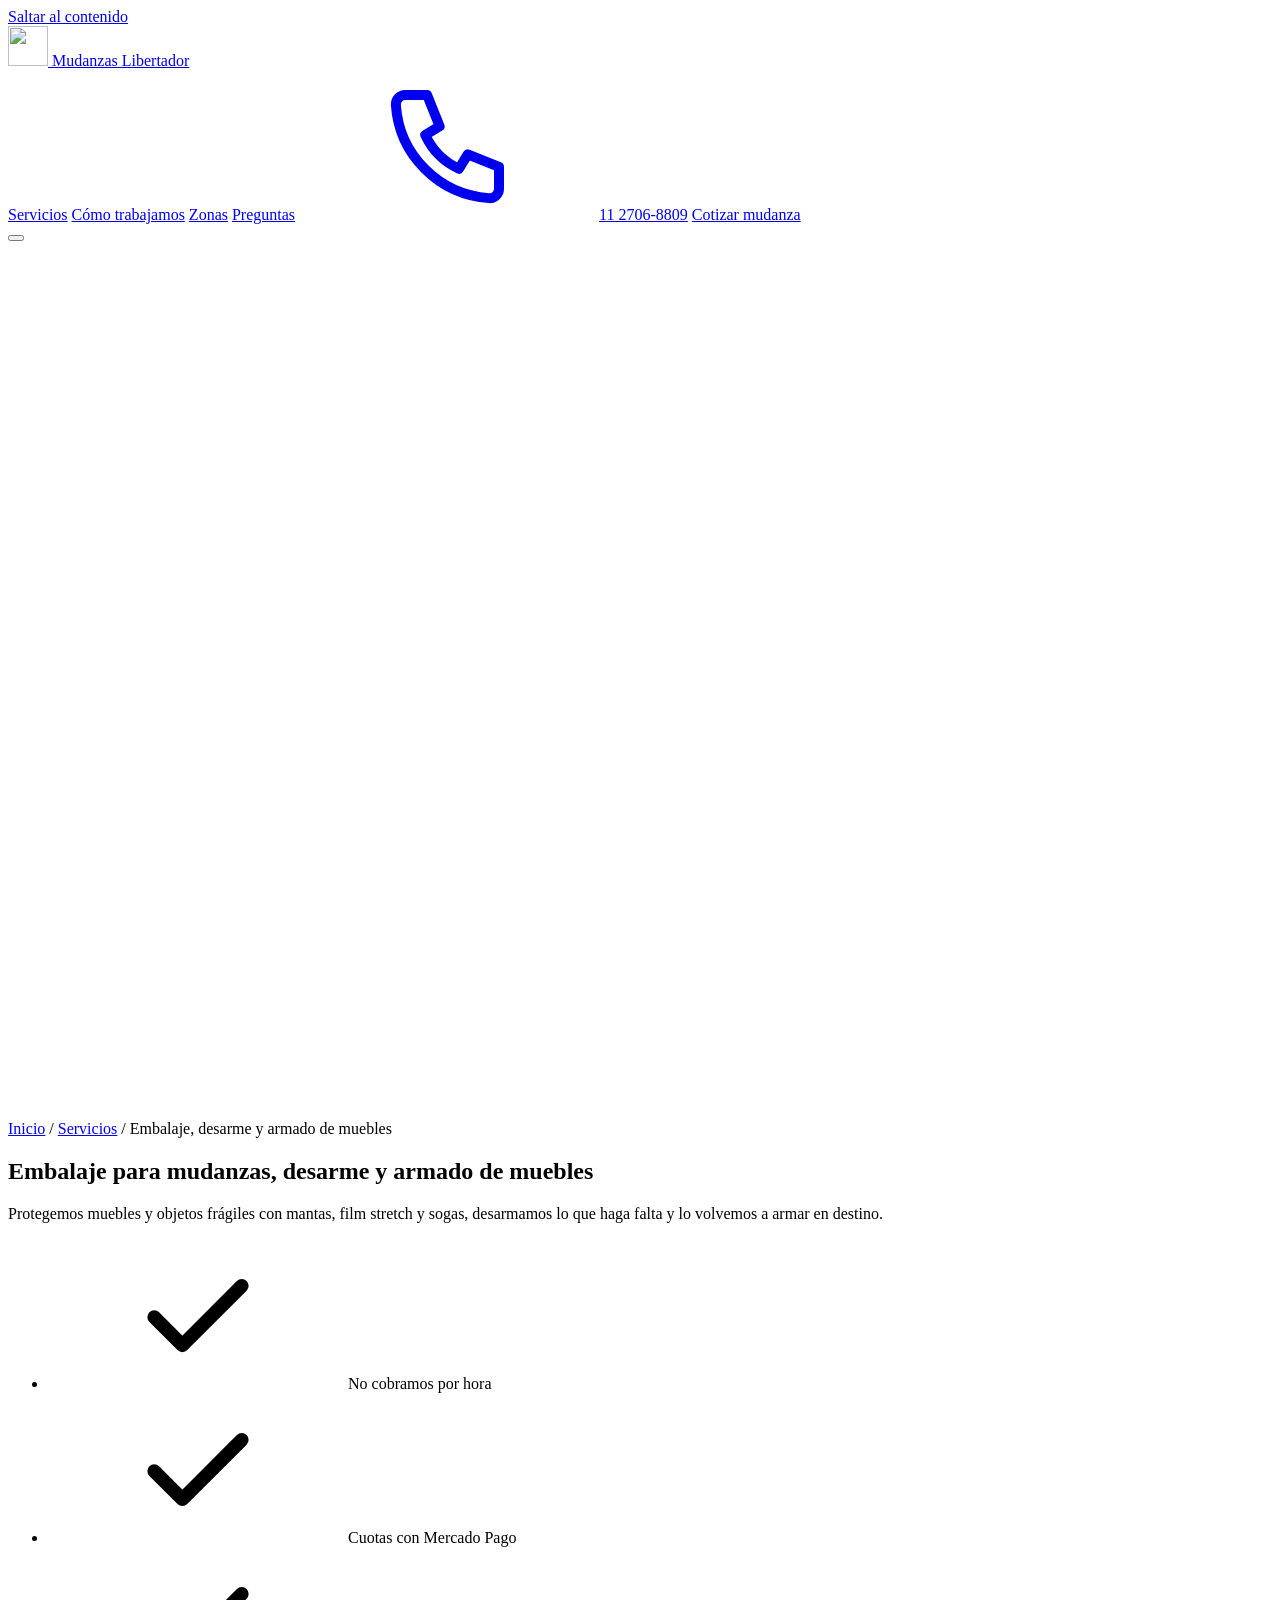
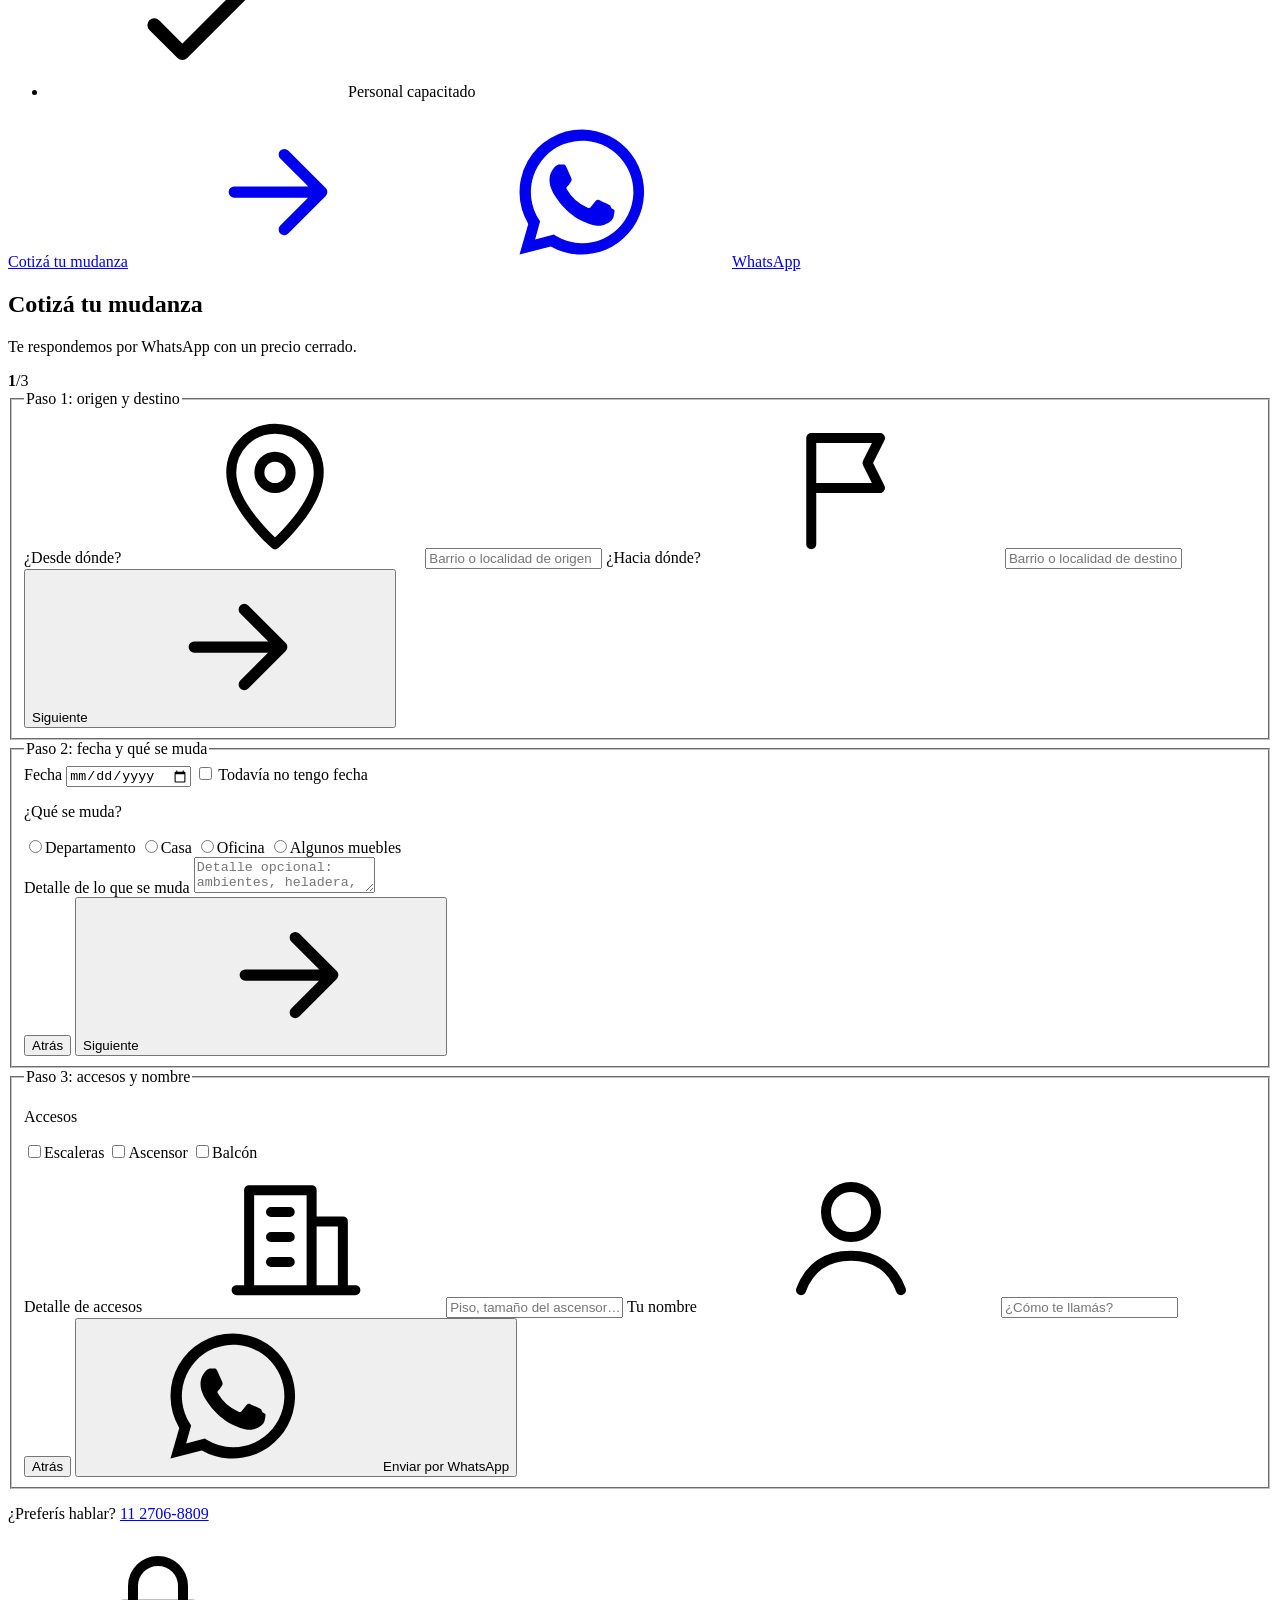
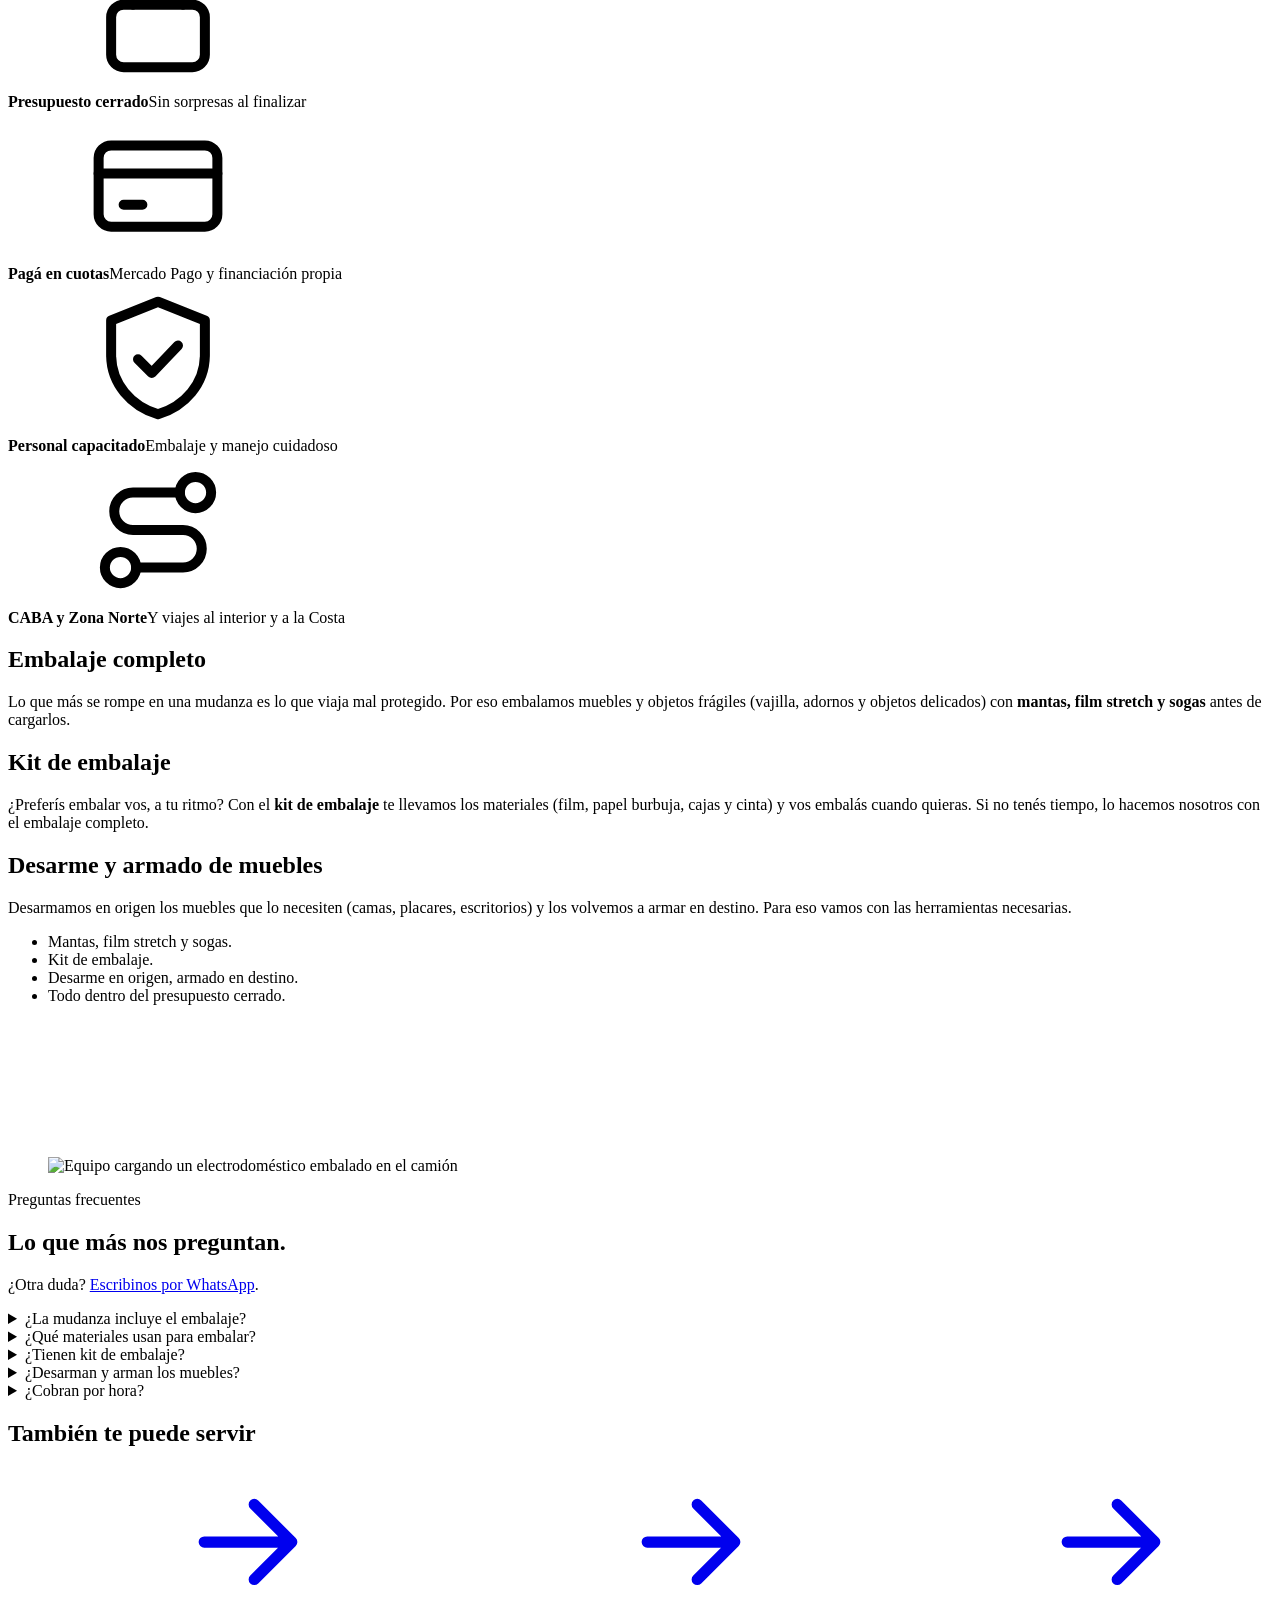
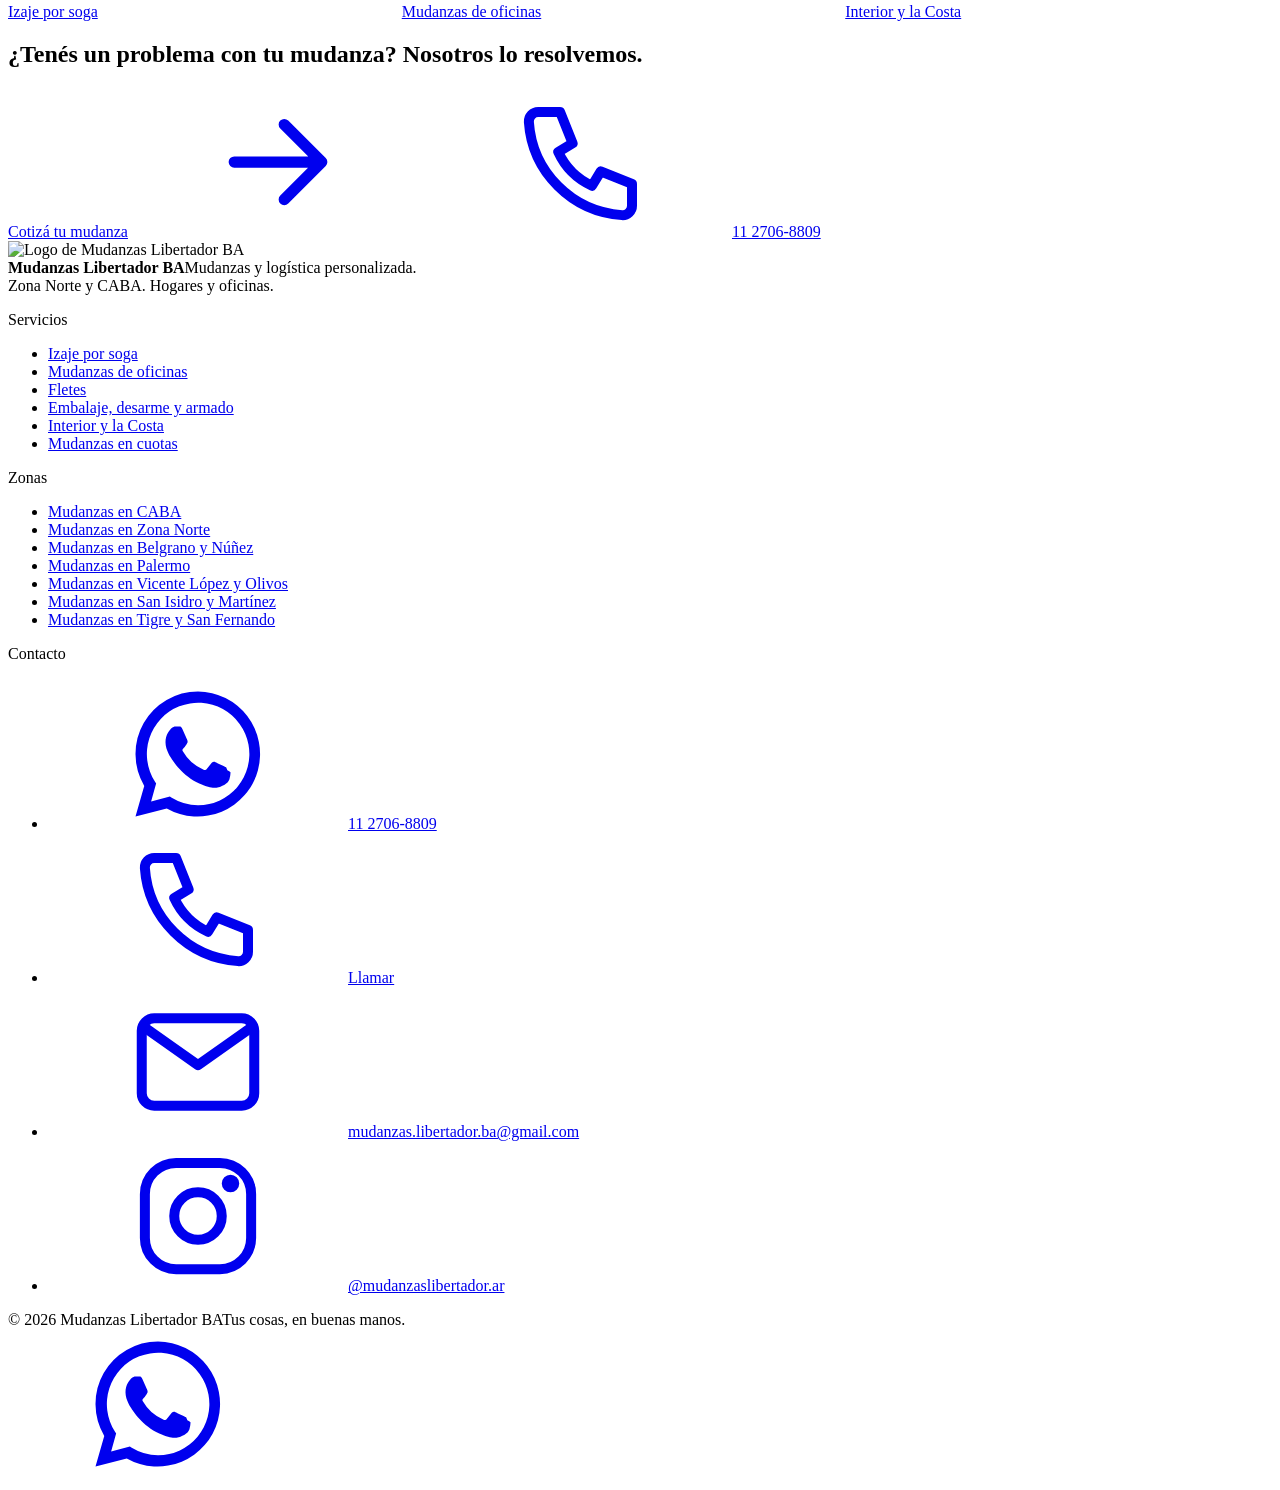
==== embalaje-y-armado-de-muebles.html @ d1eb9aea "Add files via upload" ====
<!doctype html>
<html lang="es-AR">
<head>
  <meta charset="utf-8">
  <meta name="viewport" content="width=device-width, initial-scale=1, viewport-fit=cover">
  <title>Embalaje para Mudanzas y Armado de Muebles | Mudanzas Libertador BA</title>
  <meta name="description" content="Embalaje completo para mudanzas con mantas, film stretch y sogas, kit de embalaje y desarme y armado de muebles en CABA y Zona Norte. Presupuesto cerrado.">
  <meta name="theme-color" content="#0a1224">
  <meta name="robots" content="index, follow, max-image-preview:large">
  <!-- REEMPLAZAR https://www.tu-dominio.com.ar/ por el dominio definitivo (también en sitemap.xml y robots.txt) -->
  <link rel="canonical" href="https://www.tu-dominio.com.ar/embalaje-y-armado-de-muebles.html">
  <meta property="og:type" content="website">
  <meta property="og:locale" content="es_AR">
  <meta property="og:site_name" content="Mudanzas Libertador BA">
  <meta property="og:title" content="Embalaje para Mudanzas y Armado de Muebles | Mudanzas Libertador BA">
  <meta property="og:description" content="Embalaje completo para mudanzas con mantas, film stretch y sogas, kit de embalaje y desarme y armado de muebles en CABA y Zona Norte. Presupuesto cerrado.">
  <meta property="og:url" content="https://www.tu-dominio.com.ar/embalaje-y-armado-de-muebles.html">
  <meta property="og:image" content="https://www.tu-dominio.com.ar/assets/img/og-image.jpg">
  <meta property="og:image:width" content="1200">
  <meta property="og:image:height" content="630">
  <meta property="og:image:alt" content="Mudanzas Libertador BA: tus cosas, en buenas manos.">
  <meta name="twitter:card" content="summary_large_image">
  <link rel="icon" href="assets/img/icon-32.png" sizes="32x32" type="image/png">
  <link rel="apple-touch-icon" href="assets/img/icon-180.png">
  <link rel="preload" as="image" href="assets/video/hero-desktop-poster.webp" type="image/webp" media="(min-width: 1101px), (min-width: 761px) and (orientation: landscape)" fetchpriority="high">
  <link rel="preload" as="image" href="assets/video/hero-mobile-poster.webp" type="image/webp" media="(max-width: 760px), (max-width: 1100px) and (orientation: portrait)" fetchpriority="high">
  <link rel="preconnect" href="https://fonts.googleapis.com">
  <link rel="preconnect" href="https://fonts.gstatic.com" crossorigin>
  <link href="https://fonts.googleapis.com/css2?family=Bricolage+Grotesque:opsz,wght@12..96,500..800&family=Inter:wght@400;500;600;700&display=swap" rel="stylesheet">
  <link rel="stylesheet" href="assets/css/styles.css">
  <script type="application/ld+json">{"@context": "https://schema.org", "@type": "Service", "name": "Embalaje para mudanzas, desarme y armado de muebles", "serviceType": "Embalaje, desarme y armado de muebles", "description": "Embalaje completo para mudanzas con mantas, film stretch y sogas, kit de embalaje y desarme y armado de muebles en CABA y Zona Norte. Presupuesto cerrado.", "url": "https://www.tu-dominio.com.ar/embalaje-y-armado-de-muebles.html", "provider": {"@type": "MovingCompany", "@id": "https://www.tu-dominio.com.ar/#empresa", "name": "Mudanzas Libertador BA", "telephone": "+54 9 11 2706-8809", "url": "https://www.tu-dominio.com.ar/"}, "areaServed": [{"@type": "City", "name": "Ciudad Autónoma de Buenos Aires"}, {"@type": "AdministrativeArea", "name": "Zona Norte, Gran Buenos Aires"}]}</script>
  <script type="application/ld+json">{"@context": "https://schema.org", "@type": "FAQPage", "mainEntity": [{"@type": "Question", "name": "¿La mudanza incluye el embalaje?", "acceptedAnswer": {"@type": "Answer", "text": "Hacemos embalaje completo. Contanos qué necesitás que embalemos y lo contemplamos en el presupuesto cerrado."}}, {"@type": "Question", "name": "¿Qué materiales usan para embalar?", "acceptedAnswer": {"@type": "Answer", "text": "Mantas, film stretch y sogas para proteger muebles y objetos frágiles."}}, {"@type": "Question", "name": "¿Tienen kit de embalaje?", "acceptedAnswer": {"@type": "Answer", "text": "Sí. Te llevamos film, papel burbuja, cajas y cinta para que embales a tu ritmo. Consultanos por WhatsApp."}}, {"@type": "Question", "name": "¿Desarman y arman los muebles?", "acceptedAnswer": {"@type": "Answer", "text": "Sí. Desarmamos en origen los muebles que lo necesiten y los volvemos a armar en destino."}}, {"@type": "Question", "name": "¿Cobran por hora?", "acceptedAnswer": {"@type": "Answer", "text": "No. Trabajamos con presupuesto cerrado: el precio que acordamos es el precio final."}}]}</script>
  <script type="application/ld+json">{"@context": "https://schema.org", "@type": "BreadcrumbList", "itemListElement": [{"@type": "ListItem", "position": 1, "name": "Inicio", "item": "https://www.tu-dominio.com.ar/"}, {"@type": "ListItem", "position": 2, "name": "Servicios", "item": "https://www.tu-dominio.com.ar/#servicios"}, {"@type": "ListItem", "position": 3, "name": "Embalaje, desarme y armado de muebles", "item": "https://www.tu-dominio.com.ar/embalaje-y-armado-de-muebles.html"}]}</script>
  <!-- ================= MEDICIÓN Y ANUNCIOS (desactivado) =================
       1) Google tag (GA4 + Google Ads): descomentar y reemplazar G-XXXXXXXXXX y AW-XXXXXXXXX.
       2) Meta Pixel: descomentar y reemplazar el ID 000000000000000.
       3) Cargar los labels de conversión en assets/js/main.js (objeto ADS).
  <script async src="https://www.googletagmanager.com/gtag/js?id=G-XXXXXXXXXX"></script>
  <script>
    window.dataLayer = window.dataLayer || [];
    function gtag(){dataLayer.push(arguments);}
    gtag('js', new Date());
    gtag('config', 'G-XXXXXXXXXX');
    gtag('config', 'AW-XXXXXXXXX');
  </script>
  <script>
    !function(f,b,e,v,n,t,s){if(f.fbq)return;n=f.fbq=function(){n.callMethod?n.callMethod.apply(n,arguments):n.queue.push(arguments)};if(!f._fbq)f._fbq=n;n.push=n;n.loaded=!0;n.version='2.0';n.queue=[];t=b.createElement(e);t.async=!0;t.src=v;s=b.getElementsByTagName(e)[0];s.parentNode.insertBefore(t,s)}(window,document,'script','https://connect.facebook.net/en_US/fbevents.js');
    fbq('init', '000000000000000');
    fbq('track', 'PageView');
  </script>
  ======================================================================= -->
</head>
<body>
  <a class="skip" href="#contenido">Saltar al contenido</a>

  <header class="hdr" id="hdr">
    <div class="wrap hdr__in">
      <a class="logo" href="index.html" aria-label="Mudanzas Libertador BA, inicio">
        <img src="assets/img/logo.jpg" alt="" width="40" height="40">
        <span>Mudanzas Libertador</span>
      </a>
      <nav class="nav" id="nav" aria-label="Principal">
        <a href="index.html#servicios">Servicios</a>
        <a href="index.html#proceso">Cómo trabajamos</a>
        <a href="index.html#zonas">Zonas</a>
        <a href="#faq">Preguntas</a>
        <a class="nav__tel" href="tel:+5491127068809"><svg class="ic" aria-hidden="true"><use href="#i-phone"/></svg>11 2706-8809</a>
        <a class="btn btn--accent btn--sm" href="#cotizar" data-focus-quote>Cotizar mudanza</a>
      </nav>
      <button class="burger" id="burger" aria-label="Abrir menú" aria-expanded="false" aria-controls="nav"><span></span><span></span></button>
    </div>
  </header>
  
  <main id="contenido">
    <section class="hero hero--page" id="top" aria-labelledby="h1">
      <div class="hero__bg" aria-hidden="true">
        <picture>
          <source media="(max-width: 760px), (max-width: 1100px) and (orientation: portrait)" srcset="assets/video/hero-mobile-poster.webp" type="image/webp">
          <source media="(max-width: 760px), (max-width: 1100px) and (orientation: portrait)" srcset="assets/video/hero-mobile-poster.jpg">
          <source srcset="assets/video/hero-desktop-poster.webp" type="image/webp">
          <img src="assets/video/hero-desktop-poster.jpg" alt="" width="1280" height="720" fetchpriority="high">
        </picture>
        <!-- Video de fondo (reel de Instagram, sin audio). main.js le carga el archivo según el ancho de pantalla
             y no lo carga con "Ahorro de datos" ni con "Reducir movimiento" (queda la imagen de arriba como póster). -->
        <video class="hero__video" autoplay muted loop playsinline preload="metadata" disablepictureinpicture
               data-hero-video data-desktop="assets/video/hero-desktop" data-mobile="assets/video/hero-mobile"></video>
      </div>
      <div class="hero__shade" aria-hidden="true"></div>
      <div class="wrap hero__in">
        <div class="hero__copy">
          <nav class="crumbs" aria-label="Ruta de navegación"><a href="index.html">Inicio</a> <span aria-hidden="true">/</span> <a href="index.html#servicios">Servicios</a> <span aria-hidden="true">/</span> <span aria-current="page">Embalaje, desarme y armado de muebles</span></nav>
          <h1 id="h1">Embalaje para mudanzas, desarme y armado de muebles</h1>
          <p class="hero__lead">Protegemos muebles y objetos frágiles con mantas, film stretch y sogas, desarmamos lo que haga falta y lo volvemos a armar en destino.</p>
          <ul class="ticks">
            <li><svg class="ic" aria-hidden="true"><use href="#i-check"/></svg>No cobramos por hora</li>
            <li><svg class="ic" aria-hidden="true"><use href="#i-check"/></svg>Cuotas con Mercado Pago</li>
            <li><svg class="ic" aria-hidden="true"><use href="#i-check"/></svg>Personal capacitado</li>
          </ul>
          <div class="hero__ctas">
            <a class="btn btn--accent" href="#cotizar" data-focus-quote>Cotizá tu mudanza<svg class="ic" aria-hidden="true"><use href="#i-arrow"/></svg></a>
            <a class="btn btn--glass" href="https://wa.me/5491127068809?text=Hola%20Mudanzas%20Libertador%2C%20quiero%20consultar%20por%20embalaje%20y%20armado%20de%20muebles." target="_blank" rel="noopener"><svg class="ic" aria-hidden="true"><use href="#i-wa"/></svg>WhatsApp</a>
          </div>
        </div>

        <div class="quote" id="cotizar">
          <form id="qf" novalidate aria-labelledby="qf-title" data-context="Embalaje / desarme y armado">
            <div class="quote__head">
              <div>
                <h2 id="qf-title">Cotizá tu mudanza</h2>
                <p>Te respondemos por WhatsApp con un precio cerrado.</p>
              </div>
              <span class="quote__count" aria-live="polite"><b id="qf-step">1</b>/3</span>
            </div>
            <div class="quote__bar" aria-hidden="true"><span id="qf-bar"></span></div>

            <fieldset class="qs is-active" data-step="1">
              <legend class="sr">Paso 1: origen y destino</legend>
              <label class="fl"><span>¿Desde dónde?</span>
                <span class="fl__box"><svg class="ic" aria-hidden="true"><use href="#i-pin"/></svg><input name="origen" id="q-origen" type="text" placeholder="Barrio o localidad de origen" required autocomplete="off"></span>
              </label>
              <label class="fl"><span>¿Hacia dónde?</span>
                <span class="fl__box"><svg class="ic" aria-hidden="true"><use href="#i-flag"/></svg><input name="destino" id="q-destino" type="text" placeholder="Barrio o localidad de destino" required autocomplete="off"></span>
              </label>
              <button class="btn btn--accent btn--block" type="button" data-next>Siguiente<svg class="ic" aria-hidden="true"><use href="#i-arrow"/></svg></button>
            </fieldset>

            <fieldset class="qs" data-step="2">
              <legend class="sr">Paso 2: fecha y qué se muda</legend>
              <label class="fl"><span>Fecha</span>
                <span class="fl__box fl__box--plain"><input name="fecha" id="q-fecha" type="date"></span>
              </label>
              <label class="mini"><input type="checkbox" id="q-sinfecha"> Todavía no tengo fecha</label>
              <p class="fl__lbl" id="q-que-lbl">¿Qué se muda?</p>
              <div class="chips" role="group" aria-labelledby="q-que-lbl">
                <label class="chip"><input type="radio" name="tipo" value="Departamento"><span>Departamento</span></label>
                <label class="chip"><input type="radio" name="tipo" value="Casa"><span>Casa</span></label>
                <label class="chip"><input type="radio" name="tipo" value="Oficina"><span>Oficina</span></label>
                <label class="chip"><input type="radio" name="tipo" value="Algunos muebles / flete"><span>Algunos muebles</span></label>
              </div>
              <label class="fl"><span class="sr">Detalle de lo que se muda</span>
                <textarea name="detalle" id="q-detalle" rows="2" placeholder="Detalle opcional: ambientes, heladera, sillón, cajas…"></textarea>
              </label>
              <div class="qs__nav">
                <button class="btn btn--ghost" type="button" data-prev>Atrás</button>
                <button class="btn btn--accent" type="button" data-next>Siguiente<svg class="ic" aria-hidden="true"><use href="#i-arrow"/></svg></button>
              </div>
            </fieldset>

            <fieldset class="qs" data-step="3">
              <legend class="sr">Paso 3: accesos y nombre</legend>
              <p class="fl__lbl" id="q-acc-lbl">Accesos</p>
              <div class="chips" role="group" aria-labelledby="q-acc-lbl">
                <label class="chip"><input type="checkbox" name="accesos" value="Escaleras"><span>Escaleras</span></label>
                <label class="chip"><input type="checkbox" name="accesos" value="Ascensor"><span>Ascensor</span></label>
                <label class="chip"><input type="checkbox" name="accesos" value="Balcón"><span>Balcón</span></label>
              </div>
              <label class="fl"><span class="sr">Detalle de accesos</span>
                <span class="fl__box"><svg class="ic" aria-hidden="true"><use href="#i-building"/></svg><input name="acc_det" id="q-accdet" type="text" placeholder="Piso, tamaño del ascensor… (opcional)"></span>
              </label>
              <label class="fl"><span>Tu nombre</span>
                <span class="fl__box"><svg class="ic" aria-hidden="true"><use href="#i-user"/></svg><input name="nombre" id="q-nombre" type="text" placeholder="¿Cómo te llamás?" required autocomplete="given-name"></span>
              </label>
              <div class="qs__nav">
                <button class="btn btn--ghost" type="button" data-prev>Atrás</button>
                <button class="btn btn--wa" type="submit"><svg class="ic" aria-hidden="true"><use href="#i-wa"/></svg>Enviar por WhatsApp</button>
              </div>
            </fieldset>
            <p class="quote__err" id="qf-err" role="alert" hidden></p>
            <p class="quote__alt">¿Preferís hablar? <a href="tel:+5491127068809">11 2706-8809</a></p>
          </form>
        </div>
      </div>
    </section>

    <section class="trust" aria-label="Por qué elegirnos">
      <div class="wrap trust__in">
        <div class="trust__item reveal"><svg class="ic" aria-hidden="true"><use href="#i-lock"/></svg><div><b>Presupuesto cerrado</b><span>Sin sorpresas al finalizar</span></div></div>
        <div class="trust__item reveal"><svg class="ic" aria-hidden="true"><use href="#i-card"/></svg><div><b>Pagá en cuotas</b><span>Mercado Pago y financiación propia</span></div></div>
        <div class="trust__item reveal"><svg class="ic" aria-hidden="true"><use href="#i-shield"/></svg><div><b>Personal capacitado</b><span>Embalaje y manejo cuidadoso</span></div></div>
        <div class="trust__item reveal"><svg class="ic" aria-hidden="true"><use href="#i-route"/></svg><div><b>CABA y Zona Norte</b><span>Y viajes al interior y a la Costa</span></div></div>
      </div>
    </section>

    <section class="sec">
      <div class="wrap lp">
        <article class="prose reveal">
<h2>Embalaje completo</h2>
<p>Lo que más se rompe en una mudanza es lo que viaja mal protegido. Por eso embalamos muebles y objetos frágiles (vajilla, adornos y objetos delicados) con <strong>mantas, film stretch y sogas</strong> antes de cargarlos.</p>
<h2>Kit de embalaje</h2>
<p>¿Preferís embalar vos, a tu ritmo? Con el <strong>kit de embalaje</strong> te llevamos los materiales (film, papel burbuja, cajas y cinta) y vos embalás cuando quieras. Si no tenés tiempo, lo hacemos nosotros con el embalaje completo.</p>
<h2>Desarme y armado de muebles</h2>
<p>Desarmamos en origen los muebles que lo necesiten (camas, placares, escritorios) y los volvemos a armar en destino. Para eso vamos con las herramientas necesarias.</p>
<ul class="checks">
<li>Mantas, film stretch y sogas.</li>
<li>Kit de embalaje.</li>
<li>Desarme en origen, armado en destino.</li>
<li>Todo dentro del presupuesto cerrado.</li>
</ul>
        </article>
        <figure class="lp__photo reveal">
          <div class="vclip" data-vclip="assets/video/clip-carga"><picture><source srcset="assets/video/clip-carga.webp" type="image/webp"><img src="assets/video/clip-carga.jpg" alt="Equipo cargando un electrodoméstico embalado en el camión" width="480" height="600" loading="lazy" decoding="async"></picture><video muted loop playsinline preload="none" aria-hidden="true" tabindex="-1" disablepictureinpicture></video></div>
        </figure>
      </div>
    </section>

    <section class="sec sec--paper" id="faq" aria-labelledby="f-title">
      <div class="wrap faq">
        <div class="faq__head reveal">
          <p class="kicker">Preguntas frecuentes</p>
          <h2 id="f-title">Lo que más nos preguntan.</h2>
          <p class="lead">¿Otra duda? <a href="https://wa.me/5491127068809?text=Hola%20Mudanzas%20Libertador%2C%20quiero%20consultar%20por%20embalaje%20y%20armado%20de%20muebles." target="_blank" rel="noopener">Escribinos por WhatsApp</a>.</p>
        </div>
        <div class="faq__list reveal">
          <details><summary>¿La mudanza incluye el embalaje?</summary><p>Hacemos embalaje completo. Contanos qué necesitás que embalemos y lo contemplamos en el presupuesto cerrado.</p></details>
          <details><summary>¿Qué materiales usan para embalar?</summary><p>Mantas, film stretch y sogas para proteger muebles y objetos frágiles.</p></details>
          <details><summary>¿Tienen kit de embalaje?</summary><p>Sí. Te llevamos film, papel burbuja, cajas y cinta para que embales a tu ritmo. Consultanos por WhatsApp.</p></details>
          <details><summary>¿Desarman y arman los muebles?</summary><p>Sí. Desarmamos en origen los muebles que lo necesiten y los volvemos a armar en destino.</p></details>
          <details><summary>¿Cobran por hora?</summary><p>No. Trabajamos con presupuesto cerrado: el precio que acordamos es el precio final.</p></details>
        </div>
      </div>
    </section>

    <section class="sec sec--tight" aria-labelledby="r-title">
      <div class="wrap">
        <h2 class="rel__title" id="r-title">También te puede servir</h2>
        <div class="rels">
          <a class="rel reveal" href="izaje-de-muebles-por-soga.html"><span>Izaje por soga</span><svg class="ic" aria-hidden="true"><use href="#i-arrow"/></svg></a>
          <a class="rel reveal" href="mudanzas-de-oficinas.html"><span>Mudanzas de oficinas</span><svg class="ic" aria-hidden="true"><use href="#i-arrow"/></svg></a>
          <a class="rel reveal" href="mudanzas-al-interior-y-a-la-costa.html"><span>Interior y la Costa</span><svg class="ic" aria-hidden="true"><use href="#i-arrow"/></svg></a>
        </div>
      </div>
    </section>

    <section class="cta" aria-labelledby="c-title">
      <div class="wrap cta__in reveal">
        <h2 id="c-title">¿Tenés un problema con tu mudanza? <span>Nosotros lo resolvemos.</span></h2>
        <div class="cta__btns">
          <a class="btn btn--accent" href="#cotizar" data-focus-quote>Cotizá tu mudanza<svg class="ic" aria-hidden="true"><use href="#i-arrow"/></svg></a>
          <a class="btn btn--glass" href="tel:+5491127068809"><svg class="ic" aria-hidden="true"><use href="#i-phone"/></svg>11 2706-8809</a>
        </div>
      </div>
    </section>
  </main>

  <footer class="ftr">
    <div class="wrap ftr__grid">
      <div class="ftr__brand">
        <img src="assets/img/logo.jpg" alt="Logo de Mudanzas Libertador BA" width="56" height="56" loading="lazy" decoding="async">
        <div><b>Mudanzas Libertador BA</b><span>Mudanzas y logística personalizada.<br>Zona Norte y CABA. Hogares y oficinas.</span></div>
      </div>
      <nav aria-label="Servicios">
        <p class="ftr__h">Servicios</p>
        <ul class="ftr__col">
          <li><a href="izaje-de-muebles-por-soga.html">Izaje por soga</a></li>
          <li><a href="mudanzas-de-oficinas.html">Mudanzas de oficinas</a></li>
          <li><a href="fletes.html">Fletes</a></li>
          <li><a href="embalaje-y-armado-de-muebles.html">Embalaje, desarme y armado</a></li>
          <li><a href="mudanzas-al-interior-y-a-la-costa.html">Interior y la Costa</a></li>
          <li><a href="mudanzas-en-cuotas.html">Mudanzas en cuotas</a></li>
        </ul>
      </nav>
      <nav aria-label="Zonas">
        <p class="ftr__h">Zonas</p>
        <ul class="ftr__col">
          <li><a href="mudanzas-caba.html">Mudanzas en CABA</a></li>
          <li><a href="mudanzas-zona-norte.html">Mudanzas en Zona Norte</a></li>
          <li><a href="mudanzas-belgrano-nunez.html">Mudanzas en Belgrano y Núñez</a></li>
          <li><a href="mudanzas-palermo.html">Mudanzas en Palermo</a></li>
          <li><a href="mudanzas-vicente-lopez-olivos.html">Mudanzas en Vicente López y Olivos</a></li>
          <li><a href="mudanzas-san-isidro-martinez.html">Mudanzas en San Isidro y Martínez</a></li>
          <li><a href="mudanzas-tigre-san-fernando.html">Mudanzas en Tigre y San Fernando</a></li>
        </ul>
      </nav>
      <div>
        <p class="ftr__h">Contacto</p>
        <ul class="ftr__links">
          <li><a href="https://wa.me/5491127068809" target="_blank" rel="noopener"><svg class="ic" aria-hidden="true"><use href="#i-wa"/></svg>11 2706-8809</a></li>
          <li><a href="tel:+5491127068809"><svg class="ic" aria-hidden="true"><use href="#i-phone"/></svg>Llamar</a></li>
          <li><a href="mailto:mudanzas.libertador.ba@gmail.com"><svg class="ic" aria-hidden="true"><use href="#i-mail"/></svg>mudanzas.libertador.ba@gmail.com</a></li>
          <li><a href="https://www.instagram.com/mudanzaslibertador.ar/" target="_blank" rel="noopener"><svg class="ic" aria-hidden="true"><use href="#i-ig"/></svg>@mudanzaslibertador.ar</a></li>
        </ul>
      </div>
    </div>
    <div class="wrap ftr__base"><span>© <span id="yr">2026</span> Mudanzas Libertador BA</span><span>Tus cosas, en buenas manos.</span></div>
  </footer>

  <a class="wa is-hidden" href="https://wa.me/5491127068809?text=Hola%20Mudanzas%20Libertador%2C%20quiero%20consultar%20por%20embalaje%20y%20armado%20de%20muebles." target="_blank" rel="noopener" aria-label="Escribinos por WhatsApp"><svg aria-hidden="true"><use href="#i-wa"/></svg></a>

  <svg width="0" height="0" style="position:absolute" aria-hidden="true">
    <symbol id="i-check" viewBox="0 0 24 24" fill="none" stroke="currentColor" stroke-width="2.2" stroke-linecap="round" stroke-linejoin="round"><path d="M5 12.5l4.5 4.5L19 7.5"/></symbol>
    <symbol id="i-arrow" viewBox="0 0 24 24" fill="none" stroke="currentColor" stroke-width="1.8" stroke-linecap="round" stroke-linejoin="round"><path d="M5 12h14M13 6l6 6-6 6"/></symbol>
    <symbol id="i-phone" viewBox="0 0 24 24" fill="none" stroke="currentColor" stroke-width="1.6" stroke-linecap="round" stroke-linejoin="round"><path d="M5 4h3.5l2 5-2.3 1.4a11 11 0 0 0 5.4 5.4L15 13.5l5 2V19a1.5 1.5 0 0 1-1.6 1.5A16 16 0 0 1 3.5 5.6 1.5 1.5 0 0 1 5 4z"/></symbol>
    <symbol id="i-pin" viewBox="0 0 24 24" fill="none" stroke="currentColor" stroke-width="1.6" stroke-linecap="round" stroke-linejoin="round"><path d="M12 21s-7-6.1-7-11.5a7 7 0 0 1 14 0C19 14.9 12 21 12 21z"/><circle cx="12" cy="9.5" r="2.5"/></symbol>
    <symbol id="i-flag" viewBox="0 0 24 24" fill="none" stroke="currentColor" stroke-width="1.6" stroke-linecap="round" stroke-linejoin="round"><path d="M5 21V4M5 4h11l-2 4 2 4H5"/></symbol>
    <symbol id="i-cal" viewBox="0 0 24 24" fill="none" stroke="currentColor" stroke-width="1.6" stroke-linecap="round" stroke-linejoin="round"><rect x="3.5" y="5" width="17" height="15.5" rx="2"/><path d="M3.5 10h17M8 3v4M16 3v4"/></symbol>
    <symbol id="i-user" viewBox="0 0 24 24" fill="none" stroke="currentColor" stroke-width="1.6" stroke-linecap="round" stroke-linejoin="round"><circle cx="12" cy="8" r="4"/><path d="M4 20.5c1.5-4 4.5-5.5 8-5.5s6.5 1.5 8 5.5"/></symbol>
    <symbol id="i-lock" viewBox="0 0 24 24" fill="none" stroke="currentColor" stroke-width="1.6" stroke-linecap="round" stroke-linejoin="round"><rect x="4.5" y="10.5" width="15" height="10" rx="2"/><path d="M8 10.5V7.5a4 4 0 0 1 8 0v3"/></symbol>
    <symbol id="i-card" viewBox="0 0 24 24" fill="none" stroke="currentColor" stroke-width="1.6" stroke-linecap="round" stroke-linejoin="round"><rect x="2.5" y="5.5" width="19" height="13" rx="2"/><path d="M2.5 10h19M6.5 15h3"/></symbol>
    <symbol id="i-shield" viewBox="0 0 24 24" fill="none" stroke="currentColor" stroke-width="1.6" stroke-linecap="round" stroke-linejoin="round"><path d="M12 3l7.5 3v5.5c0 4.6-3.2 8.2-7.5 9.5-4.3-1.3-7.5-4.9-7.5-9.5V6z"/><path d="M8.8 12.2l2.2 2.2 4.2-4.4"/></symbol>
    <symbol id="i-route" viewBox="0 0 24 24" fill="none" stroke="currentColor" stroke-width="1.6" stroke-linecap="round" stroke-linejoin="round"><circle cx="6" cy="18" r="2.5"/><circle cx="18" cy="6" r="2.5"/><path d="M8.5 18H16a3 3 0 0 0 0-6H8a3 3 0 0 1 0-6h7.5"/></symbol>
    <symbol id="i-home" viewBox="0 0 24 24" fill="none" stroke="currentColor" stroke-width="1.6" stroke-linecap="round" stroke-linejoin="round"><path d="M3.5 10.5L12 4l8.5 6.5V20H15v-5.5H9V20H3.5z"/></symbol>
    <symbol id="i-building" viewBox="0 0 24 24" fill="none" stroke="currentColor" stroke-width="1.6" stroke-linecap="round" stroke-linejoin="round"><path d="M4.5 20.5V4.5h10v16M14.5 9.5h5v11M2.5 20.5h19M8 8h3M8 12h3M8 16h3"/></symbol>
    <symbol id="i-truck" viewBox="0 0 24 24" fill="none" stroke="currentColor" stroke-width="1.6" stroke-linecap="round" stroke-linejoin="round"><path d="M2.5 6.5h11.5v10H2.5zM14 9.5h4l3.5 3.5v3.5H14"/><circle cx="6.5" cy="17.5" r="1.8"/><circle cx="17.5" cy="17.5" r="1.8"/></symbol>
    <symbol id="i-box" viewBox="0 0 24 24" fill="none" stroke="currentColor" stroke-width="1.6" stroke-linecap="round" stroke-linejoin="round"><path d="M3.5 7.5L12 3.5l8.5 4v9L12 20.5l-8.5-4zM3.5 7.5L12 11.5l8.5-4M12 11.5v9"/></symbol>
    <symbol id="i-wrench" viewBox="0 0 24 24" fill="none" stroke="currentColor" stroke-width="1.6" stroke-linecap="round" stroke-linejoin="round"><path d="M14.5 6.5a4 4 0 0 0 5 5l-9 9a2.1 2.1 0 0 1-3-3l9-9a4 4 0 0 1-2-2z"/></symbol>
    <symbol id="i-hoist" viewBox="0 0 24 24" fill="none" stroke="currentColor" stroke-width="1.6" stroke-linecap="round" stroke-linejoin="round"><path d="M3.5 3.5h17M12 3.5v6M8 9.5h8v8H8zM12 17.5v3"/></symbol>
    <symbol id="i-ig" viewBox="0 0 24 24" fill="none" stroke="currentColor" stroke-width="1.6" stroke-linecap="round" stroke-linejoin="round"><rect x="3.5" y="3.5" width="17" height="17" rx="5"/><circle cx="12" cy="12" r="3.8"/><circle cx="17.2" cy="6.8" r=".6" fill="currentColor"/></symbol>
    <symbol id="i-mail" viewBox="0 0 24 24" fill="none" stroke="currentColor" stroke-width="1.6" stroke-linecap="round" stroke-linejoin="round"><rect x="3" y="5" width="18" height="14" rx="2"/><path d="M3.5 6.5l8.5 6 8.5-6"/></symbol>
    <symbol id="i-wa" viewBox="0 0 24 24"><path fill="currentColor" d="M12 2a10 10 0 0 0-8.6 15.1L2 22l5-1.3A10 10 0 1 0 12 2zm0 18.2a8.2 8.2 0 0 1-4.2-1.2l-.3-.2-3 .8.8-2.9-.2-.3A8.2 8.2 0 1 1 12 20.2zm4.5-6.1c-.2-.1-1.5-.7-1.7-.8-.2-.1-.4-.1-.6.1l-.8 1c-.1.2-.3.2-.5.1a6.7 6.7 0 0 1-3.3-2.9c-.3-.4.2-.4.7-1.4.1-.2 0-.3 0-.4l-.8-1.8c-.2-.5-.4-.4-.6-.4h-.5c-.2 0-.4.1-.7.3-.2.3-.9.9-.9 2.2s.9 2.5 1 2.7c.1.2 1.8 2.8 4.4 3.9 1.6.7 2.3.8 3.1.6.5-.1 1.5-.6 1.7-1.2.2-.6.2-1.1.2-1.2-.1-.1-.3-.2-.5-.3z"/></symbol>
  </svg>
  <script src="assets/js/main.js" defer></script>
</body>
</html>
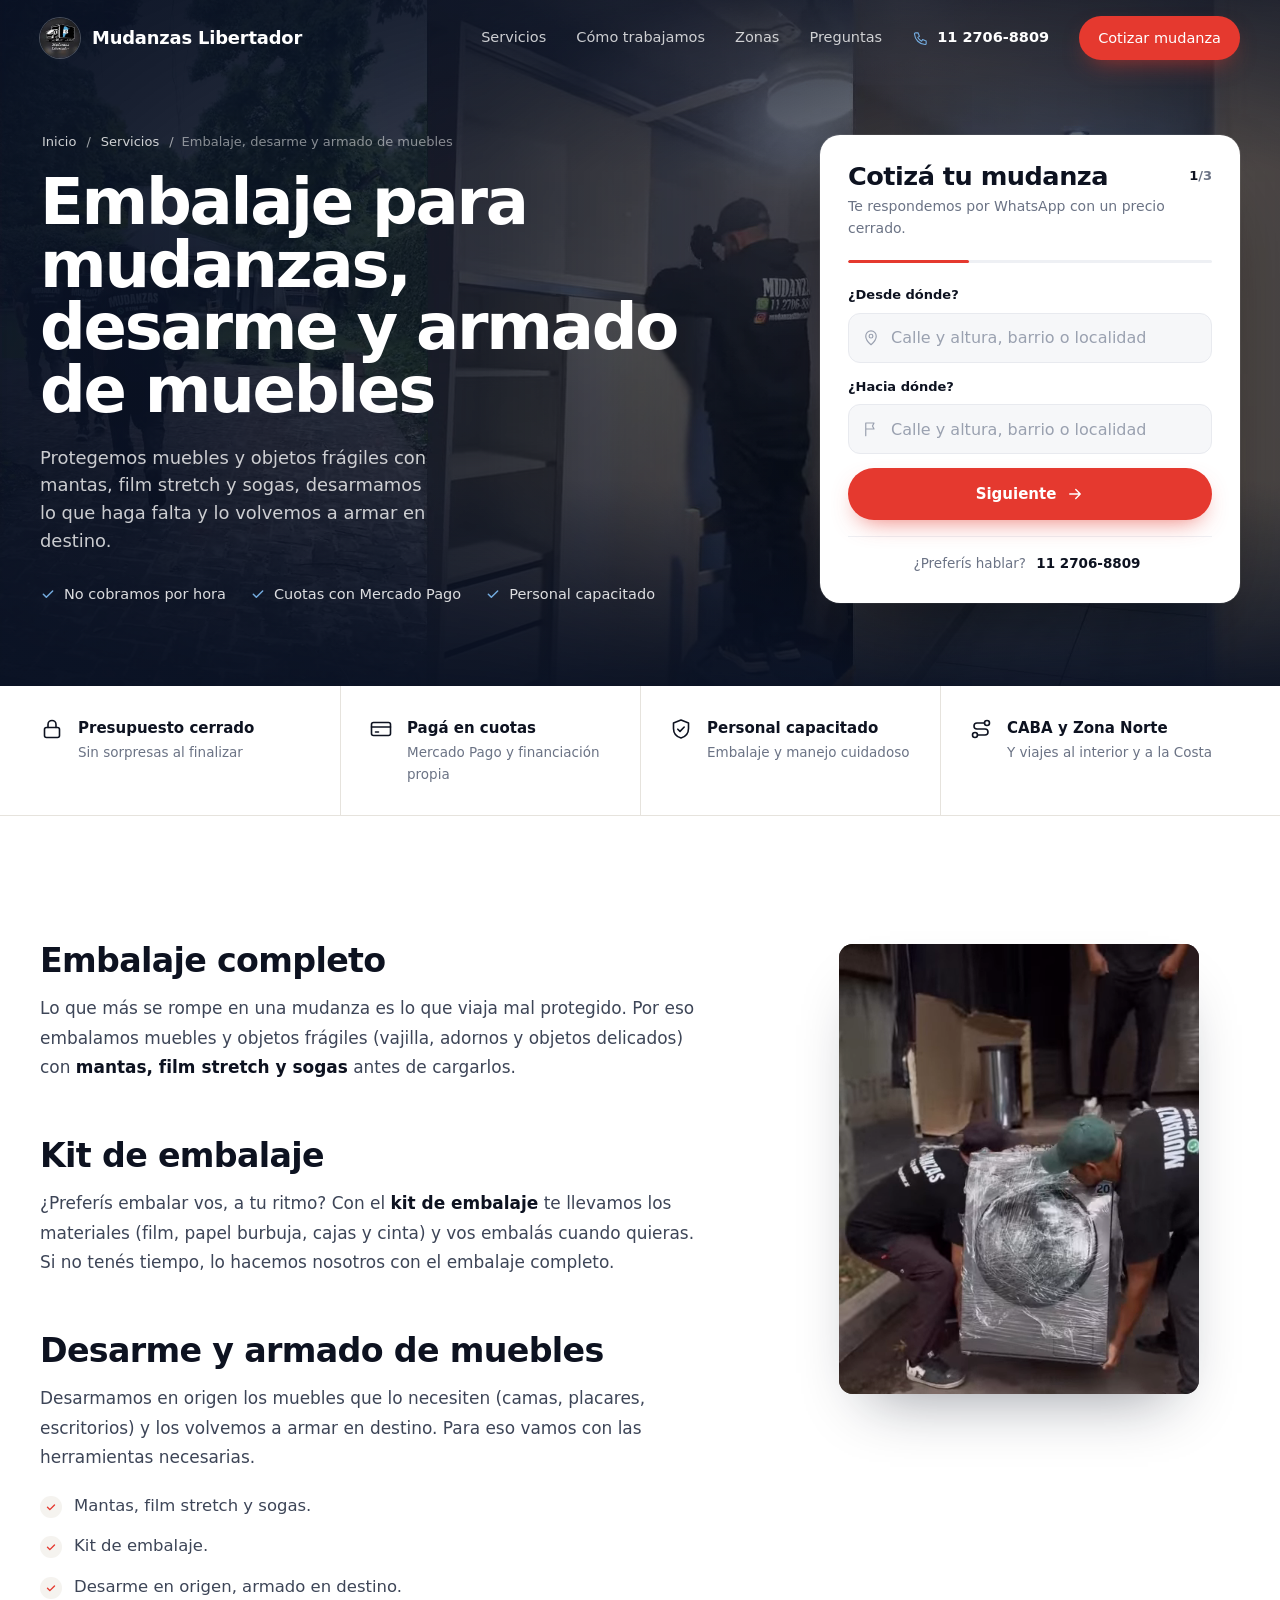
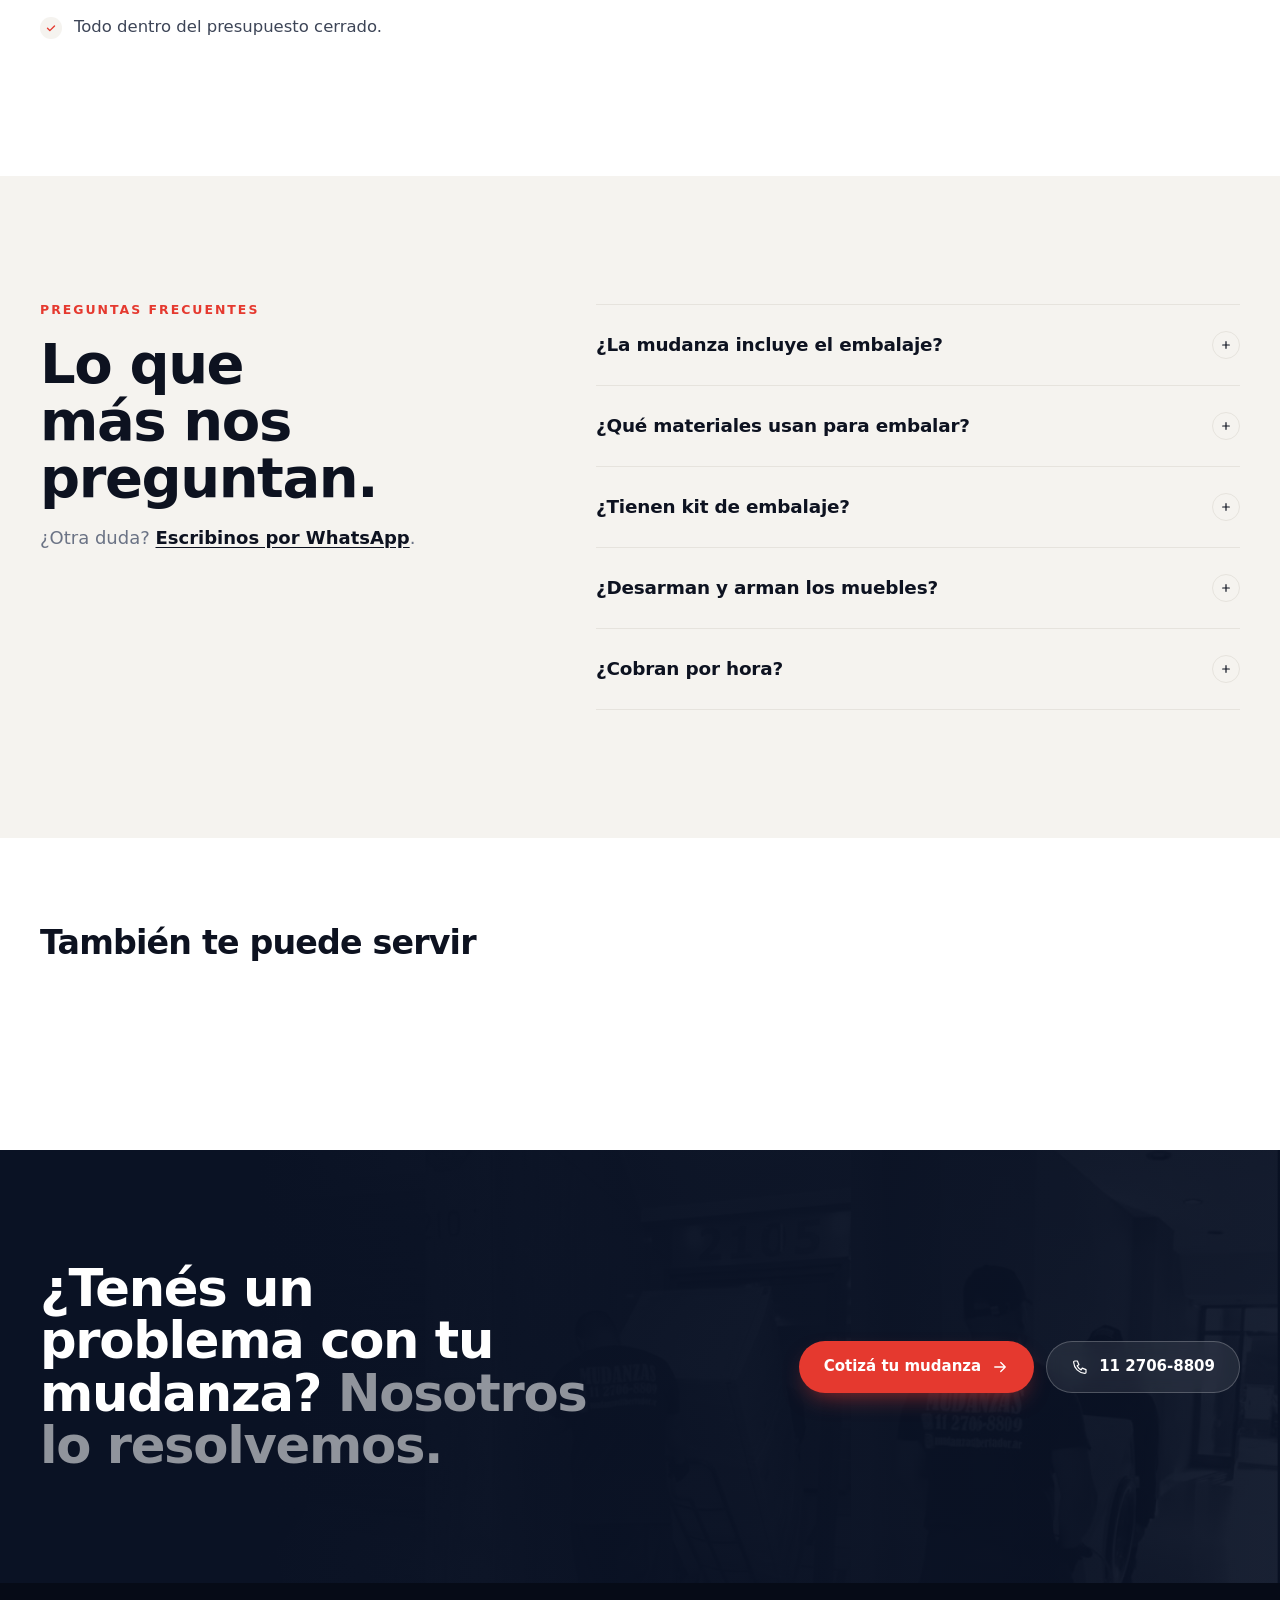
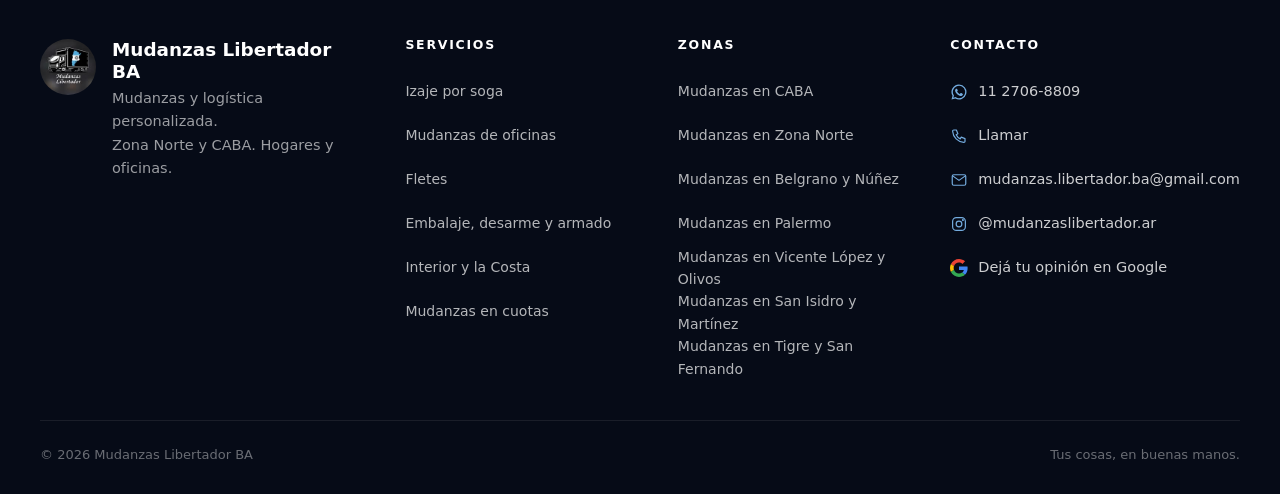
==== commit cc455ca1: "Add files via upload" ====
--- a/embalaje-y-armado-de-muebles.html
+++ b/embalaje-y-armado-de-muebles.html
@@ -115,11 +115,12 @@
 
             <fieldset class="qs is-active" data-step="1">
               <legend class="sr">Paso 1: origen y destino</legend>
+              <p class="sr" id="q-addr-help">Escribí al menos 3 letras para ver sugerencias de direcciones. Usá las flechas para elegir y Enter para confirmar.</p>
               <label class="fl"><span>¿Desde dónde?</span>
-                <span class="fl__box"><svg class="ic" aria-hidden="true"><use href="#i-pin"/></svg><input name="origen" id="q-origen" type="text" placeholder="Barrio o localidad de origen" required autocomplete="off"></span>
+                <span class="fl__box"><svg class="ic" aria-hidden="true"><use href="#i-pin"/></svg><input name="origen" id="q-origen" type="text" placeholder="Calle y altura, barrio o localidad" required autocomplete="off" autocapitalize="words" spellcheck="false" enterkeyhint="next" data-addr role="combobox" aria-autocomplete="list" aria-expanded="false" aria-controls="q-origen-list" aria-describedby="q-addr-help"></span>
               </label>
               <label class="fl"><span>¿Hacia dónde?</span>
-                <span class="fl__box"><svg class="ic" aria-hidden="true"><use href="#i-flag"/></svg><input name="destino" id="q-destino" type="text" placeholder="Barrio o localidad de destino" required autocomplete="off"></span>
+                <span class="fl__box"><svg class="ic" aria-hidden="true"><use href="#i-flag"/></svg><input name="destino" id="q-destino" type="text" placeholder="Calle y altura, barrio o localidad" required autocomplete="off" autocapitalize="words" spellcheck="false" enterkeyhint="next" data-addr role="combobox" aria-autocomplete="list" aria-expanded="false" aria-controls="q-destino-list" aria-describedby="q-addr-help"></span>
               </label>
               <button class="btn btn--accent btn--block" type="button" data-next>Siguiente<svg class="ic" aria-hidden="true"><use href="#i-arrow"/></svg></button>
             </fieldset>
@@ -278,6 +279,7 @@
           <li><a href="tel:+5491127068809"><svg class="ic" aria-hidden="true"><use href="#i-phone"/></svg>Llamar</a></li>
           <li><a href="mailto:mudanzas.libertador.ba@gmail.com"><svg class="ic" aria-hidden="true"><use href="#i-mail"/></svg>mudanzas.libertador.ba@gmail.com</a></li>
           <li><a href="https://www.instagram.com/mudanzaslibertador.ar/" target="_blank" rel="noopener"><svg class="ic" aria-hidden="true"><use href="#i-ig"/></svg>@mudanzaslibertador.ar</a></li>
+        <li><a href="https://share.google/Xvqq46blmaVdApBMl" target="_blank" rel="noopener" data-review><svg class="ic" aria-hidden="true"><use href="#i-google"/></svg>Dejá tu opinión en Google</a></li>
         </ul>
       </div>
     </div>
@@ -287,6 +289,8 @@
   <a class="wa is-hidden" href="https://wa.me/5491127068809?text=Hola%20Mudanzas%20Libertador%2C%20quiero%20consultar%20por%20embalaje%20y%20armado%20de%20muebles." target="_blank" rel="noopener" aria-label="Escribinos por WhatsApp"><svg aria-hidden="true"><use href="#i-wa"/></svg></a>
 
   <svg width="0" height="0" style="position:absolute" aria-hidden="true">
+    <symbol id="i-google" viewBox="0 0 48 48"><path fill="#EA4335" d="M24 9.5c3.54 0 6.71 1.22 9.21 3.6l6.85-6.85C35.9 2.38 30.47 0 24 0 14.62 0 6.51 5.38 2.56 13.22l7.98 6.19C12.43 13.72 17.74 9.5 24 9.5z"/><path fill="#4285F4" d="M46.98 24.55c0-1.57-.15-3.09-.38-4.55H24v9.02h12.94c-.58 2.96-2.26 5.48-4.78 7.18l7.73 6c4.51-4.18 7.09-10.36 7.09-17.65z"/><path fill="#FBBC05" d="M10.53 28.59c-.48-1.45-.76-2.99-.76-4.59s.27-3.14.76-4.59l-7.98-6.19C.92 16.46 0 20.12 0 24c0 3.88.92 7.54 2.56 10.78l7.97-6.19z"/><path fill="#34A853" d="M24 48c6.48 0 11.93-2.13 15.89-5.81l-7.73-6c-2.15 1.45-4.92 2.3-8.16 2.3-6.26 0-11.57-4.22-13.47-9.91l-7.98 6.19C6.51 42.62 14.62 48 24 48z"/></symbol>
+    <symbol id="i-star" viewBox="0 0 24 24" fill="none" stroke="currentColor" stroke-width="1.6" stroke-linejoin="round"><path d="M12 3.5l2.6 5.3 5.8.8-4.2 4.1 1 5.8L12 16.8l-5.2 2.7 1-5.8-4.2-4.1 5.8-.8z"/></symbol>
     <symbol id="i-check" viewBox="0 0 24 24" fill="none" stroke="currentColor" stroke-width="2.2" stroke-linecap="round" stroke-linejoin="round"><path d="M5 12.5l4.5 4.5L19 7.5"/></symbol>
     <symbol id="i-arrow" viewBox="0 0 24 24" fill="none" stroke="currentColor" stroke-width="1.8" stroke-linecap="round" stroke-linejoin="round"><path d="M5 12h14M13 6l6 6-6 6"/></symbol>
     <symbol id="i-phone" viewBox="0 0 24 24" fill="none" stroke="currentColor" stroke-width="1.6" stroke-linecap="round" stroke-linejoin="round"><path d="M5 4h3.5l2 5-2.3 1.4a11 11 0 0 0 5.4 5.4L15 13.5l5 2V19a1.5 1.5 0 0 1-1.6 1.5A16 16 0 0 1 3.5 5.6 1.5 1.5 0 0 1 5 4z"/></symbol>
--- a/assets/css/styles.css
+++ b/assets/css/styles.css
@@ -0,0 +1,496 @@
+/* Mudanzas Libertador BA · v2 */
+:root{
+  --navy:#0a1224; --navy-2:#111b33; --navy-3:#1a2645;
+  --ink:#0d1220; --text:#3d4557; --mute:#6b7385;
+  --paper:#f5f3ef; --line:#e6e3dd; --white:#fff;
+  --accent:#e5392f; --accent-2:#c92c23;
+  --celeste:#74acdf; --wa:#22c35e;
+  --display:"Bricolage Grotesque","Inter",system-ui,sans-serif;
+  --sans:"Inter",system-ui,-apple-system,"Segoe UI",Roboto,Arial,sans-serif;
+  --r:14px; --hdr:76px;
+  --ease:cubic-bezier(.2,.7,.2,1);
+}
+*,*::before,*::after{box-sizing:border-box}
+html{scroll-behavior:smooth;scroll-padding-top:calc(var(--hdr) + 8px);-webkit-text-size-adjust:100%}
+body{margin:0;font:400 16px/1.6 var(--sans);color:var(--text);background:var(--white);-webkit-font-smoothing:antialiased;text-rendering:optimizeLegibility}
+img{display:block;max-width:100%;height:auto}
+a{color:inherit}
+h1,h2,h3{font-family:var(--display);color:var(--ink);margin:0;font-weight:700;letter-spacing:-.025em;line-height:1.02}
+h2{font-size:clamp(2.1rem,4.4vw,3.5rem);text-wrap:balance}
+h3{font-size:1.15rem;letter-spacing:-.01em;line-height:1.25}
+p{margin:0}
+.wrap{width:min(1200px,100% - 48px);margin-inline:auto}
+.ic{width:20px;height:20px;flex:none}
+.sr{position:absolute!important;width:1px;height:1px;overflow:hidden;clip:rect(0 0 0 0);white-space:nowrap}
+.skip{position:absolute;left:-9999px;top:8px;z-index:300;background:#fff;color:var(--ink);padding:10px 14px;border-radius:8px}
+.skip:focus{left:8px}
+:focus-visible{outline:2px solid var(--celeste);outline-offset:3px}
+
+.kicker{font:600 .78rem/1 var(--sans);letter-spacing:.16em;text-transform:uppercase;color:var(--accent);margin-bottom:18px}
+.kicker--light{color:var(--celeste)}
+.lead{font-size:1.125rem;color:var(--mute);max-width:46ch;margin-top:18px}
+.lead a{color:var(--ink);font-weight:600;text-underline-offset:3px}
+
+/* Buttons */
+.btn{--h:52px;display:inline-flex;align-items:center;justify-content:center;gap:10px;height:var(--h);padding:0 24px;border-radius:999px;border:1px solid transparent;font:600 15px/1 var(--sans);text-decoration:none;cursor:pointer;white-space:nowrap;transition:background .25s var(--ease),transform .25s var(--ease),border-color .25s,color .25s,box-shadow .25s}
+.btn .ic{width:18px;height:18px;transition:transform .25s var(--ease)}
+.btn:hover .ic:last-child{transform:translateX(3px)}
+.btn--sm{--h:42px;padding:0 18px;font-size:14px}
+.btn--block{width:100%}
+.btn--accent{background:var(--accent);color:#fff;box-shadow:0 10px 24px -10px rgba(229,57,47,.7)}
+.btn--accent:hover{background:var(--accent-2)}
+.btn--glass{background:rgba(255,255,255,.08);border-color:rgba(255,255,255,.22);color:#fff;backdrop-filter:blur(8px);-webkit-backdrop-filter:blur(8px)}
+.btn--glass:hover{background:rgba(255,255,255,.16)}
+.btn--ghost{background:transparent;border-color:var(--line);color:var(--ink)}
+.btn--ghost:hover{border-color:#c9c4bb}
+.btn--wa{background:var(--wa);color:#fff;flex:1}
+.btn--wa:hover{background:#1aa851}
+.btn--wa .ic:last-child{transform:none!important}
+
+/* Header */
+.hdr{position:fixed;inset:0 0 auto;z-index:100;height:var(--hdr);transition:background .3s,box-shadow .3s,height .3s}
+.hdr.is-solid{background:rgba(10,18,36,.86);backdrop-filter:blur(14px) saturate(140%);-webkit-backdrop-filter:blur(14px) saturate(140%);box-shadow:0 1px 0 rgba(255,255,255,.06)}
+.hdr__in{height:100%;display:flex;align-items:center;justify-content:space-between;gap:24px}
+.logo{display:flex;align-items:center;gap:12px;color:#fff;text-decoration:none;font:700 1.12rem/1 var(--display);letter-spacing:-.01em}
+.logo img{width:40px;height:40px;border-radius:50%;box-shadow:0 0 0 1px rgba(255,255,255,.25)}
+.nav{display:flex;align-items:center;gap:30px}
+.nav a{color:rgba(255,255,255,.78);text-decoration:none;font-size:14.5px;font-weight:500;transition:color .2s}
+.nav a:hover{color:#fff}
+.nav .btn{color:#fff}
+.nav__tel{display:inline-flex;align-items:center;gap:8px;color:#fff!important;font-weight:600!important}
+.nav__tel .ic{width:17px;height:17px;color:var(--celeste)}
+.burger{display:none;width:44px;height:44px;border:0;background:transparent;cursor:pointer;position:relative}
+.burger span{position:absolute;left:11px;right:11px;height:2px;background:#fff;border-radius:2px;transition:transform .3s var(--ease),top .3s var(--ease)}
+.burger span:first-child{top:17px}.burger span:last-child{top:25px}
+.burger[aria-expanded=true] span:first-child{top:21px;transform:rotate(45deg)}
+.burger[aria-expanded=true] span:last-child{top:21px;transform:rotate(-45deg)}
+
+/* Hero */
+.hero{position:relative;min-height:max(680px,calc(100svh - 84px));display:flex;align-items:center;background:var(--navy);color:#fff;overflow:hidden;isolation:isolate}
+.hero__bg{position:absolute;inset:0;z-index:-2}
+.hero__bg img{width:100%;height:100%;object-fit:cover;object-position:center 30%;animation:kb 18s var(--ease) both}
+@keyframes kb{from{transform:scale(1.08)}to{transform:scale(1)}}
+.hero__shade{position:absolute;inset:0;z-index:-1;background:
+  linear-gradient(90deg,rgba(10,18,36,.96) 0%,rgba(10,18,36,.82) 38%,rgba(10,18,36,.55) 70%,rgba(10,18,36,.7) 100%),
+  linear-gradient(0deg,rgba(10,18,36,.9) 0%,transparent 30%,transparent 75%,rgba(10,18,36,.6) 100%)}
+.hero__in{display:grid;grid-template-columns:minmax(0,1fr) 420px;gap:72px;align-items:center;padding:calc(var(--hdr) + 48px) 0 72px}
+.tag{display:inline-flex;align-items:center;gap:10px;font-size:13.5px;font-weight:500;color:rgba(255,255,255,.85);padding:8px 14px;border:1px solid rgba(255,255,255,.18);border-radius:999px;background:rgba(255,255,255,.05);backdrop-filter:blur(6px)}
+.tag__dot{width:8px;height:8px;border-radius:50%;background:var(--celeste);box-shadow:0 0 0 4px rgba(116,172,223,.22)}
+.hero h1{color:#fff;font-size:clamp(3rem,6.6vw,5.6rem);font-weight:700;letter-spacing:-.035em;line-height:.98;margin:26px 0 24px}
+.hero__lead{font-size:clamp(1.05rem,1.4vw,1.25rem);line-height:1.55;color:rgba(255,255,255,.78);max-width:34ch}
+.hero__lead strong{color:#fff;font-weight:600}
+.ticks{list-style:none;padding:0;margin:28px 0 0;display:flex;flex-wrap:wrap;gap:10px 24px;font-size:14.5px;color:rgba(255,255,255,.85)}
+.ticks li{display:flex;align-items:center;gap:8px}
+.ticks .ic{width:16px;height:16px;color:var(--celeste)}
+.hero__ctas{display:none;gap:12px;margin-top:32px}
+
+/* Quote card */
+.quote{background:#fff;color:var(--ink);border-radius:20px;padding:28px;box-shadow:0 40px 80px -30px rgba(0,0,0,.6),0 0 0 1px rgba(255,255,255,.08)}
+.quote__head{display:flex;justify-content:space-between;align-items:flex-start;gap:12px}
+.quote h2{font-size:1.6rem;letter-spacing:-.02em}
+.quote__head p{font-size:14px;color:var(--mute);margin-top:6px}
+.quote__count{font:600 13px/1 var(--sans);color:var(--mute);padding-top:6px}
+.quote__count b{color:var(--ink)}
+.quote__bar{height:3px;background:#eef0f4;border-radius:3px;margin:20px 0 22px;overflow:hidden}
+.quote__bar span{display:block;height:100%;width:33.33%;background:var(--accent);border-radius:3px;transition:width .45s var(--ease)}
+.qs{border:0;margin:0;padding:0;display:none;flex-direction:column;gap:14px;min-width:0}
+.qs.is-active{display:flex;animation:qin .4s var(--ease)}
+@keyframes qin{from{opacity:0;transform:translateX(12px)}to{opacity:1;transform:none}}
+.fl{display:flex;flex-direction:column;gap:7px}
+.fl>span:first-child,.fl__lbl{font-size:13px;font-weight:600;color:var(--ink)}
+.fl__lbl{margin-top:2px}
+.fl__box{position:relative;display:block}
+.fl__box .ic{position:absolute;left:14px;top:50%;transform:translateY(-50%);width:18px;height:18px;color:#9aa1b0;pointer-events:none}
+.fl input,.fl textarea{width:100%;font:inherit;font-size:15px;color:var(--ink);background:#f6f7f9;border:1px solid #e8eaef;border-radius:12px;height:50px;padding:0 14px 0 42px;transition:border-color .2s,background .2s,box-shadow .2s}
+.fl__box--plain input{padding-left:14px}
+.fl textarea{height:auto;min-height:66px;padding:12px 14px;resize:vertical}
+.fl input:focus,.fl textarea:focus{outline:0;background:#fff;border-color:var(--ink);box-shadow:0 0 0 4px rgba(13,18,32,.07)}
+.fl input::placeholder,.fl textarea::placeholder{color:#9aa1b0}
+.fl .bad{border-color:var(--accent);box-shadow:0 0 0 4px rgba(229,57,47,.1)}
+.mini{display:flex;align-items:center;gap:8px;font-size:13.5px;color:var(--mute);margin-top:-4px;cursor:pointer}
+.mini input{accent-color:var(--ink);width:16px;height:16px}
+.chips{display:flex;flex-wrap:wrap;gap:8px}
+.chip{position:relative;cursor:pointer}
+.chip input{position:absolute;opacity:0;inset:0;cursor:pointer;margin:0}
+.chip span{display:inline-block;padding:10px 14px;border-radius:999px;border:1px solid #e3e5ea;font-size:14px;font-weight:500;color:var(--text);background:#fff;transition:all .2s var(--ease)}
+.chip:hover span{border-color:#c7cbd3}
+.chip input:checked+span{background:var(--ink);border-color:var(--ink);color:#fff}
+.chip input:focus-visible+span{outline:2px solid var(--celeste);outline-offset:2px}
+.qs__nav{display:flex;gap:10px;margin-top:4px}
+.qs__nav .btn--accent{flex:1}
+.quote__alt{margin-top:16px;padding-top:16px;border-top:1px solid #eef0f4;font-size:13.5px;color:var(--mute);text-align:center}
+.quote__alt a{color:var(--ink);font-weight:600;text-decoration:none}
+.quote__err{margin-top:12px;font-size:13.5px;color:var(--accent-2);font-weight:500}
+
+/* Trust strip */
+.trust{background:#fff;border-bottom:1px solid var(--line)}
+.trust__in{display:grid;grid-template-columns:repeat(4,1fr)}
+.trust__item{display:flex;gap:14px;align-items:flex-start;padding:30px 28px 30px 0}
+.trust__item+.trust__item{padding-left:28px;border-left:1px solid var(--line)}
+.trust__item .ic{width:24px;height:24px;color:var(--ink);margin-top:1px}
+.trust__item b{display:block;color:var(--ink);font-weight:600;font-size:15px}
+.trust__item span{display:block;font-size:13.5px;color:var(--mute);margin-top:2px}
+
+/* Sections */
+.sec{padding:128px 0}
+.sec--paper{background:var(--paper)}
+.sec--dark{background:var(--navy);color:rgba(255,255,255,.72)}
+.sec--dark h2,.sec--dark h3{color:#fff}
+.head{max-width:720px;margin-bottom:64px}
+.head--row{max-width:none;display:flex;justify-content:space-between;align-items:flex-end;gap:24px}
+.link{display:inline-flex;align-items:center;gap:8px;font-weight:600;font-size:15px;color:var(--ink);text-decoration:none;border-bottom:1px solid var(--line);padding-bottom:6px;transition:border-color .2s}
+.link:hover{border-color:var(--ink)}
+.link .ic{width:18px;height:18px}
+
+/* Services */
+.svc{display:grid;grid-template-columns:5fr 7fr;gap:96px;align-items:start}
+.svc__intro{position:sticky;top:calc(var(--hdr) + 32px)}
+.svc__photo{margin:40px 0 0;width:min(340px,100%);border-radius:var(--r);overflow:hidden;aspect-ratio:4/5;box-shadow:0 30px 60px -30px rgba(10,18,36,.45)}
+.svc__photo img{width:100%;height:100%;object-fit:cover}
+.svc__list{list-style:none;margin:0;padding:0;display:grid;grid-template-columns:1fr 1fr;column-gap:48px}
+.svc__list li{display:flex;flex-direction:column;gap:18px;padding:36px 0;border-top:1px solid var(--line)}
+.svc__list li:nth-last-child(-n+2){border-bottom:1px solid var(--line)}
+.svc__ic{flex:none;display:grid;place-items:center;width:48px;height:48px;border-radius:12px;background:var(--paper);color:var(--ink)}
+.svc__ic .ic{width:24px;height:24px}
+.svc__list h3{font-size:1.3rem;margin-bottom:8px}
+.svc__list p{font-size:15px;color:var(--mute)}
+
+/* Promise */
+.promise{position:relative;overflow:hidden}
+.promise::before{content:"";position:absolute;width:900px;height:900px;left:-300px;bottom:-500px;background:radial-gradient(closest-side,rgba(116,172,223,.14),transparent);pointer-events:none}
+.promise__in{position:relative;display:grid;grid-template-columns:7fr 5fr;gap:96px;align-items:center}
+.promise h2{font-size:clamp(2.4rem,5.2vw,4.4rem);letter-spacing:-.035em;line-height:1}
+.promise__text{font-size:1.15rem;line-height:1.65;max-width:44ch;margin:28px 0 40px;color:rgba(255,255,255,.7)}
+.promise__media{position:relative;margin:0;justify-self:end;width:min(380px,100%)}
+.promise__media img{width:100%;aspect-ratio:4/5;object-fit:cover;border-radius:18px;filter:saturate(.9) contrast(1.05)}
+.promise__media figcaption{position:absolute;left:-56px;bottom:32px;max-width:280px;background:#fff;color:var(--ink);font:600 1.15rem/1.3 var(--display);letter-spacing:-.01em;padding:20px 22px;border-radius:14px;box-shadow:0 30px 60px -20px rgba(0,0,0,.55)}
+.promise__media figcaption::before{content:"";display:block;width:28px;height:3px;border-radius:2px;background:var(--accent);margin-bottom:12px}
+
+/* Steps */
+.steps{list-style:none;margin:0;padding:0;display:grid;grid-template-columns:repeat(6,1fr);gap:0;position:relative}
+.steps::before{content:"";position:absolute;left:0;right:0;top:27px;height:1px;background:#d9d4cb}
+.steps li{position:relative;padding-right:20px}
+.steps span{position:relative;display:grid;place-items:center;width:56px;height:56px;border-radius:50%;background:#fff;border:1px solid #d9d4cb;font:700 1.2rem/1 var(--display);color:var(--ink);margin-bottom:24px;transition:background .3s,color .3s,border-color .3s}
+.steps li:hover span{background:var(--ink);color:#fff;border-color:var(--ink)}
+.steps h3{font-size:1.2rem}
+.steps p{font-size:14.5px;color:var(--mute);margin-top:6px;max-width:18ch}
+
+/* Gallery */
+.gal{display:grid;grid-template-columns:repeat(4,1fr);gap:20px;align-items:start}
+.gal figure{margin:0;border-radius:var(--r);overflow:hidden;aspect-ratio:3/4;background:#ddd}
+.gal figure:nth-child(even){margin-top:64px}
+.gal img{width:100%;height:100%;object-fit:cover;filter:saturate(.85);transition:transform .8s var(--ease),filter .5s}
+.gal figure:hover img{transform:scale(1.05);filter:saturate(1.05)}
+
+/* Zones */
+.zones__in{display:grid;grid-template-columns:5fr 7fr;gap:96px;align-items:center}
+.zones__list{list-style:none;margin:0;padding:0}
+.zones__list li{display:flex;justify-content:space-between;align-items:baseline;gap:16px;padding:22px 0;border-top:1px solid #dcd7ce}
+.zones__list li:last-child{border-bottom:1px solid #dcd7ce}
+.zones__list span{font:700 clamp(2rem,4.2vw,3.4rem)/1 var(--display);letter-spacing:-.03em;color:var(--ink);transition:transform .4s var(--ease),color .3s}
+.zones__list small{font-size:14px;color:var(--mute);text-align:right}
+.zones__list li:hover span{transform:translateX(8px);color:var(--accent)}
+
+/* FAQ */
+.faq{display:grid;grid-template-columns:5fr 7fr;gap:96px;align-items:start}
+.faq__head{position:sticky;top:calc(var(--hdr) + 32px)}
+.faq__list details{border-top:1px solid var(--line)}
+.faq__list details:last-child{border-bottom:1px solid var(--line)}
+.faq__list summary{list-style:none;cursor:pointer;display:flex;justify-content:space-between;align-items:center;gap:24px;padding:26px 0;font:600 1.15rem/1.35 var(--display);color:var(--ink);letter-spacing:-.01em}
+.faq__list summary::-webkit-details-marker{display:none}
+.faq__list summary::after{content:"";flex:none;width:28px;height:28px;border-radius:50%;border:1px solid var(--line);background:url("data:image/svg+xml,%3Csvg xmlns='http://www.w3.org/2000/svg' viewBox='0 0 24 24'%3E%3Cpath d='M12 7v10M7 12h10' stroke='%230d1220' stroke-width='1.8' stroke-linecap='round'/%3E%3C/svg%3E") center/16px no-repeat;transition:transform .3s var(--ease),background-color .3s}
+.faq__list details[open] summary::after{transform:rotate(45deg);background-color:var(--paper)}
+.faq__list details p{padding:0 48px 26px 0;color:var(--mute);font-size:15.5px}
+.faq__list details a{color:var(--ink);font-weight:600}
+
+/* CTA */
+.cta{background:var(--navy);color:#fff;padding:112px 0;position:relative;overflow:hidden}
+.cta::before{content:"";position:absolute;inset:0;background:url("../img/hero-triptych.jpg") center/cover;opacity:.18}
+.cta::after{content:"";position:absolute;inset:0;background:linear-gradient(90deg,var(--navy) 20%,rgba(10,18,36,.6))}
+.cta__in{position:relative;z-index:1;display:flex;justify-content:space-between;align-items:center;gap:48px}
+.cta h2{color:#fff;font-size:clamp(2rem,4vw,3.2rem);max-width:18ch}
+.cta h2 span{color:rgba(255,255,255,.55)}
+.cta__btns{display:flex;gap:12px;flex-wrap:wrap}
+
+/* Footer */
+.ftr{background:#060b17;color:rgba(255,255,255,.6);padding:56px 0 28px;font-size:14.5px}
+.ftr__in{display:flex;justify-content:space-between;gap:40px;align-items:flex-start;padding-bottom:40px;border-bottom:1px solid rgba(255,255,255,.08)}
+.ftr__brand{display:flex;gap:16px;align-items:center}
+.ftr__brand img{border-radius:50%;width:56px;height:56px}
+.ftr__brand b{display:block;color:#fff;font:700 1.15rem/1.2 var(--display);margin-bottom:4px}
+.ftr__links{list-style:none;margin:0;padding:0;display:flex;flex-wrap:wrap;gap:12px 32px}
+.ftr__links a{display:inline-flex;align-items:center;gap:10px;text-decoration:none;color:rgba(255,255,255,.8);transition:color .2s}
+.ftr__links a:hover{color:#fff}
+.ftr__links .ic{width:18px;height:18px;color:var(--celeste)}
+.ftr__base{display:flex;justify-content:space-between;gap:16px;padding-top:24px;font-size:13px;color:rgba(255,255,255,.4)}
+
+/* Floating WA */
+.wa{position:fixed;right:20px;bottom:calc(20px + env(safe-area-inset-bottom));z-index:90;width:56px;height:56px;border-radius:50%;background:var(--wa);color:#fff;display:grid;place-items:center;box-shadow:0 12px 28px -8px rgba(34,195,94,.6);transition:transform .3s var(--ease),opacity .3s}
+.wa svg{width:28px;height:28px}
+.wa:hover{transform:scale(1.07)}
+.wa.is-hidden{opacity:0;transform:translateY(16px) scale(.9);pointer-events:none}
+
+/* Reveal */
+.reveal{opacity:0;transform:translateY(24px);transition:opacity .8s var(--ease),transform .8s var(--ease)}
+.reveal.in{opacity:1;transform:none}
+.no-js .reveal{opacity:1;transform:none}
+
+/* Responsive */
+@media (max-width:1100px){
+  .hero__in{grid-template-columns:minmax(0,1fr) 380px;gap:48px}
+  .nav{gap:22px}
+  .nav a:not(.btn):not(.nav__tel){display:none}
+  .svc,.zones__in,.faq{gap:56px}
+}
+@media (max-width:900px){
+  :root{--hdr:64px}
+  .burger{display:block}
+  .nav{position:fixed;inset:var(--hdr) 0 auto;flex-direction:column;align-items:stretch;gap:0;padding:8px 24px 24px;background:var(--navy);border-top:1px solid rgba(255,255,255,.08);transform:translateY(-12px);opacity:0;visibility:hidden;transition:opacity .25s,transform .3s var(--ease),visibility .3s}
+  .nav.open{opacity:1;transform:none;visibility:visible}
+  .hdr.menu{background:var(--navy)}
+  .nav a:not(.btn):not(.nav__tel){display:block;padding:16px 0;font-size:17px;border-bottom:1px solid rgba(255,255,255,.08)}
+  .nav__tel{padding:18px 0}
+  .nav .btn{margin-top:4px;--h:50px}
+  .hero{min-height:auto;display:block}
+  .hero__in{grid-template-columns:1fr;gap:40px;padding:calc(var(--hdr) + 40px) 0 32px}
+  .hero__ctas{display:flex}
+  .quote{max-width:520px}
+  .trust__in{grid-template-columns:1fr 1fr}
+  .trust__item:nth-child(3){padding-left:0;border-left:0}
+  .trust__item:nth-child(n+3){border-top:1px solid var(--line)}
+  .svc,.zones__in,.faq{grid-template-columns:1fr}
+  .svc__intro,.faq__head{position:static}
+  .promise__in{grid-template-columns:1fr;gap:56px}
+  .promise__media{justify-self:start;width:min(360px,calc(100% - 40px));margin-left:40px}
+  .steps{grid-template-columns:repeat(3,1fr);row-gap:40px}
+  .steps::before{display:none}
+  .gal{grid-template-columns:repeat(2,1fr)}
+  .gal figure:nth-child(even){margin-top:40px}
+  .cta__in{flex-direction:column;align-items:flex-start}
+  .ftr__in{flex-direction:column}
+}
+@media (max-width:760px){
+  .hero{background:var(--navy)}
+  .hero__bg{bottom:auto;height:min(720px,100%)}
+  .hero__bg img{object-position:center 20%}
+  .hero__shade{background:linear-gradient(180deg,rgba(10,18,36,.55) 0%,rgba(10,18,36,.78) 45%,var(--navy) 78%)}
+}
+@media (max-width:600px){
+  .wrap{width:min(1200px,100% - 40px)}
+  .sec{padding:88px 0}
+  .head{margin-bottom:44px}
+  .head--row{flex-direction:column;align-items:flex-start}
+  .logo span{font-size:1rem}
+  .hero h1{font-size:clamp(2.9rem,13.5vw,3.8rem);margin:22px 0 18px}
+  .ticks{flex-direction:column;gap:8px}
+  .hero__ctas{flex-direction:column}
+  .hero__ctas .btn{width:100%}
+  .quote{padding:22px;border-radius:18px}
+  .trust__in{grid-template-columns:1fr}
+  .trust__item,.trust__item+.trust__item{padding:20px 0;border-left:0}
+  .trust__item:nth-child(n+2){border-top:1px solid var(--line)}
+  .svc__list{grid-template-columns:1fr}
+  .svc__list li{flex-direction:row;gap:18px;padding:24px 0}
+  .svc__list li:nth-last-child(2){border-bottom:0}
+  .svc__photo{display:none}
+  .steps{grid-template-columns:1fr 1fr;gap:28px 16px}
+  .steps span{width:48px;height:48px;margin-bottom:14px;font-size:1.05rem}
+  .steps h3{font-size:1.05rem}
+  .gal{grid-template-columns:1fr 1fr;gap:10px}
+  .gal figure:nth-child(even){margin-top:28px}
+  .zones__list li{padding:18px 0}
+  .faq__list summary{font-size:1.05rem;padding:22px 0}
+  .faq__list details p{padding-right:0}
+  .cta{padding:88px 0}
+  .promise__media{margin-left:28px}
+  .promise__media figcaption{left:-28px;bottom:20px;max-width:240px;font-size:1.05rem}
+  .promise .btn{width:100%}
+  .cta__btns,.cta__btns .btn{width:100%}
+  .ftr__base{flex-direction:column}
+}
+@media (prefers-reduced-motion:reduce){
+  html{scroll-behavior:auto}
+  *,*::before,*::after{animation:none!important;transition:none!important}
+  .reveal{opacity:1;transform:none}
+}
+
+/* ===== v3: SEO / landings ===== */
+.hero h1 .tag{display:inline-flex;font:500 13.5px/1.2 var(--sans);letter-spacing:0;margin-bottom:26px}
+.hero h1 .h1__big{display:block}
+.hero h1:has(.tag){margin-top:0}
+.hero--page{min-height:auto}
+.hero--page .hero__in{padding:calc(var(--hdr) + 56px) 0 80px}
+.hero--page h1{font-size:clamp(2.5rem,5vw,4.4rem);margin:18px 0 22px;text-wrap:balance}
+.crumbs{font-size:13px;color:rgba(255,255,255,.6);display:flex;flex-wrap:wrap;gap:8px;align-items:center}
+.crumbs a{color:rgba(255,255,255,.8);text-decoration:none}
+.crumbs a:hover{color:#fff;text-decoration:underline}
+.crumbs [aria-current]{color:rgba(255,255,255,.5)}
+.sec--tight{padding:88px 0}
+.lp{display:grid;grid-template-columns:7fr 4fr;gap:96px;align-items:start}
+.prose{max-width:66ch}
+.prose h2{font-size:clamp(1.6rem,2.6vw,2.1rem);margin:56px 0 16px;letter-spacing:-.02em}
+.prose h2:first-child{margin-top:0}
+.prose p{font-size:1.06rem;line-height:1.75;margin:0 0 16px}
+.prose a{color:var(--ink);font-weight:600;text-underline-offset:3px;text-decoration-color:rgba(229,57,47,.6)}
+.prose strong{color:var(--ink);font-weight:600}
+.checks,.nums{list-style:none;padding:0;margin:20px 0 8px;display:grid;gap:14px}
+.checks li{position:relative;padding-left:34px;font-size:1.03rem;line-height:1.6}
+.checks li::before{content:"";position:absolute;left:0;top:3px;width:22px;height:22px;border-radius:50%;background:var(--paper) url("data:image/svg+xml,%3Csvg xmlns='http://www.w3.org/2000/svg' viewBox='0 0 24 24'%3E%3Cpath d='M6 12.5l4 4L18 8.5' fill='none' stroke='%23e5392f' stroke-width='2.4' stroke-linecap='round' stroke-linejoin='round'/%3E%3C/svg%3E") center/14px no-repeat}
+.nums{counter-reset:n}
+.nums li{counter-increment:n;position:relative;padding-left:46px;font-size:1.03rem;line-height:1.6;min-height:32px}
+.nums li::before{content:counter(n);position:absolute;left:0;top:-2px;width:32px;height:32px;border-radius:50%;background:var(--ink);color:#fff;display:grid;place-items:center;font:700 .95rem/1 var(--display)}
+.pills{list-style:none;padding:0;margin:16px 0 0;display:flex;flex-wrap:wrap;gap:10px}
+.pills a{display:inline-block;padding:10px 16px;border-radius:999px;border:1px solid var(--line);text-decoration:none;font-weight:600;font-size:14.5px;color:var(--ink);background:#fff;transition:border-color .2s,background .2s}
+.pills a:hover{border-color:var(--ink)}
+.pills--sm{margin-top:28px}
+.pills--sm a{font-size:13.5px;padding:8px 14px;background:transparent;border-color:#d6d1c7}
+.lp__photo{margin:0;position:sticky;top:calc(var(--hdr) + 32px);border-radius:var(--r);overflow:hidden;aspect-ratio:4/5;max-width:360px;box-shadow:0 30px 60px -30px rgba(10,18,36,.45)}
+.lp__photo img{width:100%;height:100%;object-fit:cover}
+.lp__aside{position:sticky;top:calc(var(--hdr) + 32px);background:var(--paper);border-radius:18px;padding:30px}
+.lp__why{list-style:none;padding:0;margin:0 0 24px;display:grid;gap:18px}
+.lp__why li{display:flex;gap:14px;font-size:14.5px;color:var(--mute);line-height:1.5}
+.lp__why .ic{width:22px;height:22px;color:var(--ink);margin-top:2px}
+.lp__why b{display:block;color:var(--ink);font-size:15px}
+.rel__title{font-size:clamp(1.6rem,2.6vw,2.2rem);margin-bottom:28px}
+.rels{display:grid;grid-template-columns:repeat(3,1fr);gap:16px}
+.rel{display:flex;justify-content:space-between;align-items:center;gap:16px;padding:24px 26px;border:1px solid var(--line);border-radius:16px;text-decoration:none;color:var(--ink);font:600 1.15rem/1.3 var(--display);letter-spacing:-.01em;transition:border-color .2s,transform .3s var(--ease),background .2s}
+.rel:hover{border-color:var(--ink);transform:translateY(-2px)}
+.rel .ic{color:var(--accent);transition:transform .3s var(--ease)}
+.rel:hover .ic{transform:translateX(4px)}
+.svc__item{position:relative}
+.stretch{color:inherit;text-decoration:none}
+.stretch::after{content:"";position:absolute;inset:0}
+.svc__item:has(.stretch):hover h3{text-decoration:underline;text-decoration-color:var(--accent);text-underline-offset:4px}
+.promise__ctas{display:flex;align-items:center;gap:28px;flex-wrap:wrap}
+.link--light{color:#fff;border-color:rgba(255,255,255,.25)}
+.link--light:hover{border-color:#fff}
+.zones__list a{display:flex;justify-content:space-between;align-items:baseline;gap:16px;width:100%;text-decoration:none;color:inherit}
+.zones__list li:hover span{transform:translateX(8px);color:var(--accent)}
+.ftr__grid{display:grid;grid-template-columns:1.4fr 1fr 1fr 1.2fr;gap:40px;padding-bottom:40px;border-bottom:1px solid rgba(255,255,255,.08)}
+.ftr__brand{align-items:flex-start}
+.ftr__h{color:#fff;font:600 .78rem/1 var(--sans);letter-spacing:.14em;text-transform:uppercase;margin-bottom:18px}
+.ftr__col{list-style:none;margin:0;padding:0;display:grid;gap:10px}
+.ftr__col a{text-decoration:none;color:rgba(255,255,255,.7);font-size:14px;transition:color .2s}
+.ftr__col a:hover{color:#fff}
+.ftr__grid .ftr__links{flex-direction:column;gap:12px}
+@media (max-width:900px){
+  .lp{grid-template-columns:1fr;gap:48px}
+  .lp__photo,.lp__aside{position:static}
+  .rels{grid-template-columns:1fr}
+  .ftr__grid{grid-template-columns:1fr 1fr}
+  .ftr__brand{grid-column:1/-1}
+  .hero--page .hero__in{padding:calc(var(--hdr) + 32px) 0 32px}
+}
+@media (max-width:600px){
+  .hero h1 .tag{font-size:12.5px;margin-bottom:20px}
+  .lp__photo{max-width:100%;aspect-ratio:4/3}
+  .ftr__grid{grid-template-columns:1fr 1fr;gap:32px 20px}
+  .ftr__grid>div:last-child{grid-column:1/-1}
+  .prose h2{margin-top:44px}
+}
+
+/* ===== v4: videos (reels) ===== */
+.hero__bg picture{display:block;width:100%;height:100%}
+.hero__video{position:absolute;inset:0;width:100%;height:100%;object-fit:cover;object-position:center 30%;opacity:0;transition:opacity 1s var(--ease)}
+.hero__video.is-on{opacity:1}
+.vclip{position:relative;width:100%;aspect-ratio:4/5;overflow:hidden;background:#d9d6d0}
+.vclip picture,.vclip img{display:block;width:100%;height:100%;object-fit:cover}
+.vclip video{position:absolute;inset:0;width:100%;height:100%;object-fit:cover;opacity:0;transition:opacity .5s ease}
+.vclip.is-on video{opacity:1}
+.no-video .vclip video,.no-video .hero__video{display:none}
+.svc__photo .vclip,.lp__photo .vclip{height:100%;aspect-ratio:auto}
+.promise__media .vclip{border-radius:18px}
+.promise__media .vclip img,.promise__media .vclip video{filter:saturate(.95) contrast(1.05)}
+.promise__media .vclip img{aspect-ratio:auto;border-radius:0}
+.gal--video .vcard{aspect-ratio:auto;background:none;overflow:visible;border-radius:0}
+.vcard__open{display:block;position:relative;width:100%;padding:0;border:0;background:none;border-radius:var(--r);overflow:hidden;cursor:pointer;color:inherit;-webkit-tap-highlight-color:transparent}
+.vcard__open:focus-visible{outline:3px solid var(--accent);outline-offset:3px}
+.gal--video img,.gal--video video{transition:transform .8s var(--ease),filter .5s,opacity .5s}
+.gal--video .vcard:hover img,.gal--video .vcard:hover video{transform:scale(1.04)}
+.vcard__play{position:absolute;left:14px;bottom:14px;width:44px;height:44px;border-radius:50%;display:grid;place-items:center;background:rgba(10,18,36,.55);-webkit-backdrop-filter:blur(6px);backdrop-filter:blur(6px);color:#fff;transition:transform .3s var(--ease),background .3s}
+.vcard__play svg{width:18px;height:18px;margin-left:2px}
+.vcard:hover .vcard__play{background:var(--accent);transform:scale(1.06)}
+.vcard figcaption{margin-top:12px;font-size:14px;font-weight:500;color:var(--mute)}
+.vbox{border:0;padding:0;margin:0;width:100%;height:100%;max-width:none;max-height:none;background:transparent;color:#fff}
+.vbox::backdrop{background:rgba(6,10,20,.9)}
+.vbox[open]{display:block}
+.vbox__in{height:100%;display:flex;flex-direction:column;align-items:center;justify-content:center;gap:16px;padding:72px 20px 28px}
+.vbox__v{display:block;height:min(74vh,720px);max-width:92vw;aspect-ratio:4/5;object-fit:cover;border-radius:16px;background:#000}
+.vbox__cap{margin:0;text-align:center;font-size:15px;color:rgba(255,255,255,.75)}
+.vbox__cap b{color:#fff;font-weight:600;display:block;margin-bottom:4px}
+.vbox__cap a{color:var(--celeste,#74acdf);text-underline-offset:3px}
+.vbox__x{position:absolute;top:16px;right:16px;width:48px;height:48px;border-radius:50%;border:0;background:rgba(255,255,255,.14);color:#fff;font-size:30px;line-height:1;cursor:pointer}
+.vbox__x:hover{background:rgba(255,255,255,.24)}
+@media (max-width:760px){
+  .hero__video{object-position:center 20%}
+  .vcard__play{width:38px;height:38px;left:10px;bottom:10px}
+  .vcard figcaption{font-size:13px;margin-top:8px}
+  .vbox__v{height:auto;width:92vw;max-height:72vh}
+}
+@media (prefers-reduced-motion:reduce){.hero__video,.vclip video{display:none}}
+
+/* ===== v5: auditoría responsive (áreas táctiles >= 44px, menú en celular horizontal) ===== */
+.logo{min-height:44px}
+.nav a:not(.btn){display:inline-flex;align-items:center;min-height:44px}
+.btn--sm{--h:44px}
+.link{min-height:44px;padding-bottom:0}
+.crumbs a{display:inline-block;padding:12px 2px;margin:-12px 0}
+.quote__alt a{display:inline-block;padding:14px 6px;margin:-14px 0}
+.pills a{display:inline-flex;align-items:center;min-height:44px}
+.zones__list li{padding:0}
+.zones__list a{padding:22px 0}
+.ftr__col{gap:0}
+.ftr__col a,.ftr__links a{display:inline-flex;align-items:center;min-height:44px}
+.ftr__grid .ftr__links{gap:0}
+@media (max-width:900px){
+  .nav{max-height:calc(100vh - var(--hdr));max-height:calc(100dvh - var(--hdr));overflow-y:auto;overscroll-behavior:contain}
+}
+@media (max-width:900px) and (max-height:500px){
+  .nav a:not(.btn):not(.nav__tel){padding:11px 0;font-size:16px}
+}
+@media (max-width:760px){.zones__list a{padding:18px 0}}
+/* v5: celular en horizontal: texto + cotizador lado a lado, sin scroll para ver el formulario */
+@media (max-width:900px) and (max-height:500px) and (orientation:landscape){
+  .hero__in{grid-template-columns:minmax(0,1fr) 330px;gap:24px;align-items:start;padding:calc(var(--hdr) + 14px) 0 24px}
+  .hero h1{font-size:clamp(1.9rem,4.6vw,2.5rem);margin:0 0 12px}
+  .hero h1 .tag{margin-bottom:12px}
+  .hero__lead{font-size:.98rem}
+  .hero .ticks,.hero__ctas{display:none}
+  .quote{padding:18px 20px}
+  .quote h2{font-size:1.3rem}
+}
+.tag{-webkit-backdrop-filter:blur(6px)}
+
+/* ===== v6: autocompletado de direcciones ===== */
+.fl input,.fl textarea,.fl select{font-size:16px} /* 16px: evita el zoom automático de iOS */
+.ac{position:fixed;z-index:120;background:#fff;color:#0a1224;border:1px solid rgba(10,18,36,.12);border-radius:14px;box-shadow:0 18px 40px -12px rgba(10,18,36,.35),0 2px 6px rgba(10,18,36,.08);overflow:auto;overscroll-behavior:contain;-webkit-overflow-scrolling:touch;animation:acIn .14s ease-out}
+.ac[hidden]{display:none}
+.ac__list{list-style:none;margin:0;padding:6px}
+.ac__opt{display:flex;align-items:center;gap:12px;min-height:52px;padding:8px 12px;border-radius:10px;cursor:pointer;line-height:1.25;-webkit-tap-highlight-color:transparent}
+.ac__opt .ic{flex:none;width:18px;height:18px;color:#8a93a6}
+.ac__opt span{min-width:0;display:flex;flex-direction:column}
+.ac__opt b{font-weight:600;font-size:15px;overflow:hidden;text-overflow:ellipsis;white-space:nowrap}
+.ac__opt small{font-size:13px;color:#5b6477;overflow:hidden;text-overflow:ellipsis;white-space:nowrap;margin-top:2px}
+.ac__opt[aria-selected="true"]{background:#eef4fb}
+.ac__opt[aria-selected="true"] .ic{color:#e5392f}
+.ac__attr{margin:0;padding:6px 14px 8px;border-top:1px solid rgba(10,18,36,.08);font-size:11px;color:#8a93a6;text-align:right}
+.ac__attr a{color:inherit;text-decoration:underline}
+@keyframes acIn{from{opacity:0;transform:translateY(-4px)}to{opacity:1;transform:none}}
+.ac--up{animation:none}
+@media (prefers-reduced-motion:reduce){.ac{animation:none}}
+
+/* ===== v7: opiniones en Google ===== */
+.review{margin-top:clamp(28px,4vw,44px);display:flex;align-items:center;gap:clamp(16px,2.5vw,28px);padding:clamp(20px,3vw,32px);background:#fff;border:1px solid rgba(10,18,36,.1);border-radius:20px;box-shadow:0 14px 34px -18px rgba(10,18,36,.28)}
+.review__g{flex:none;display:grid;place-items:center;width:64px;height:64px;border-radius:50%;background:#fff;box-shadow:0 0 0 1px rgba(10,18,36,.1),0 6px 16px -8px rgba(10,18,36,.3)}
+.review__g svg{width:32px;height:32px}
+.review__txt{flex:1;min-width:0}
+.review__stars{display:flex;gap:4px;color:#f4b400;margin-bottom:8px}
+.review__stars svg{width:20px;height:20px}
+.review h3{margin:0 0 6px;font-size:clamp(20px,2.2vw,26px);line-height:1.15}
+.review p{margin:0;color:#5b6477;max-width:52ch}
+.review__btn{flex:none}
+@media (max-width:760px){
+  .review{flex-direction:column;align-items:flex-start;text-align:left}
+  .review__g{width:56px;height:56px}
+  .review__btn{width:100%;justify-content:center}
+}
